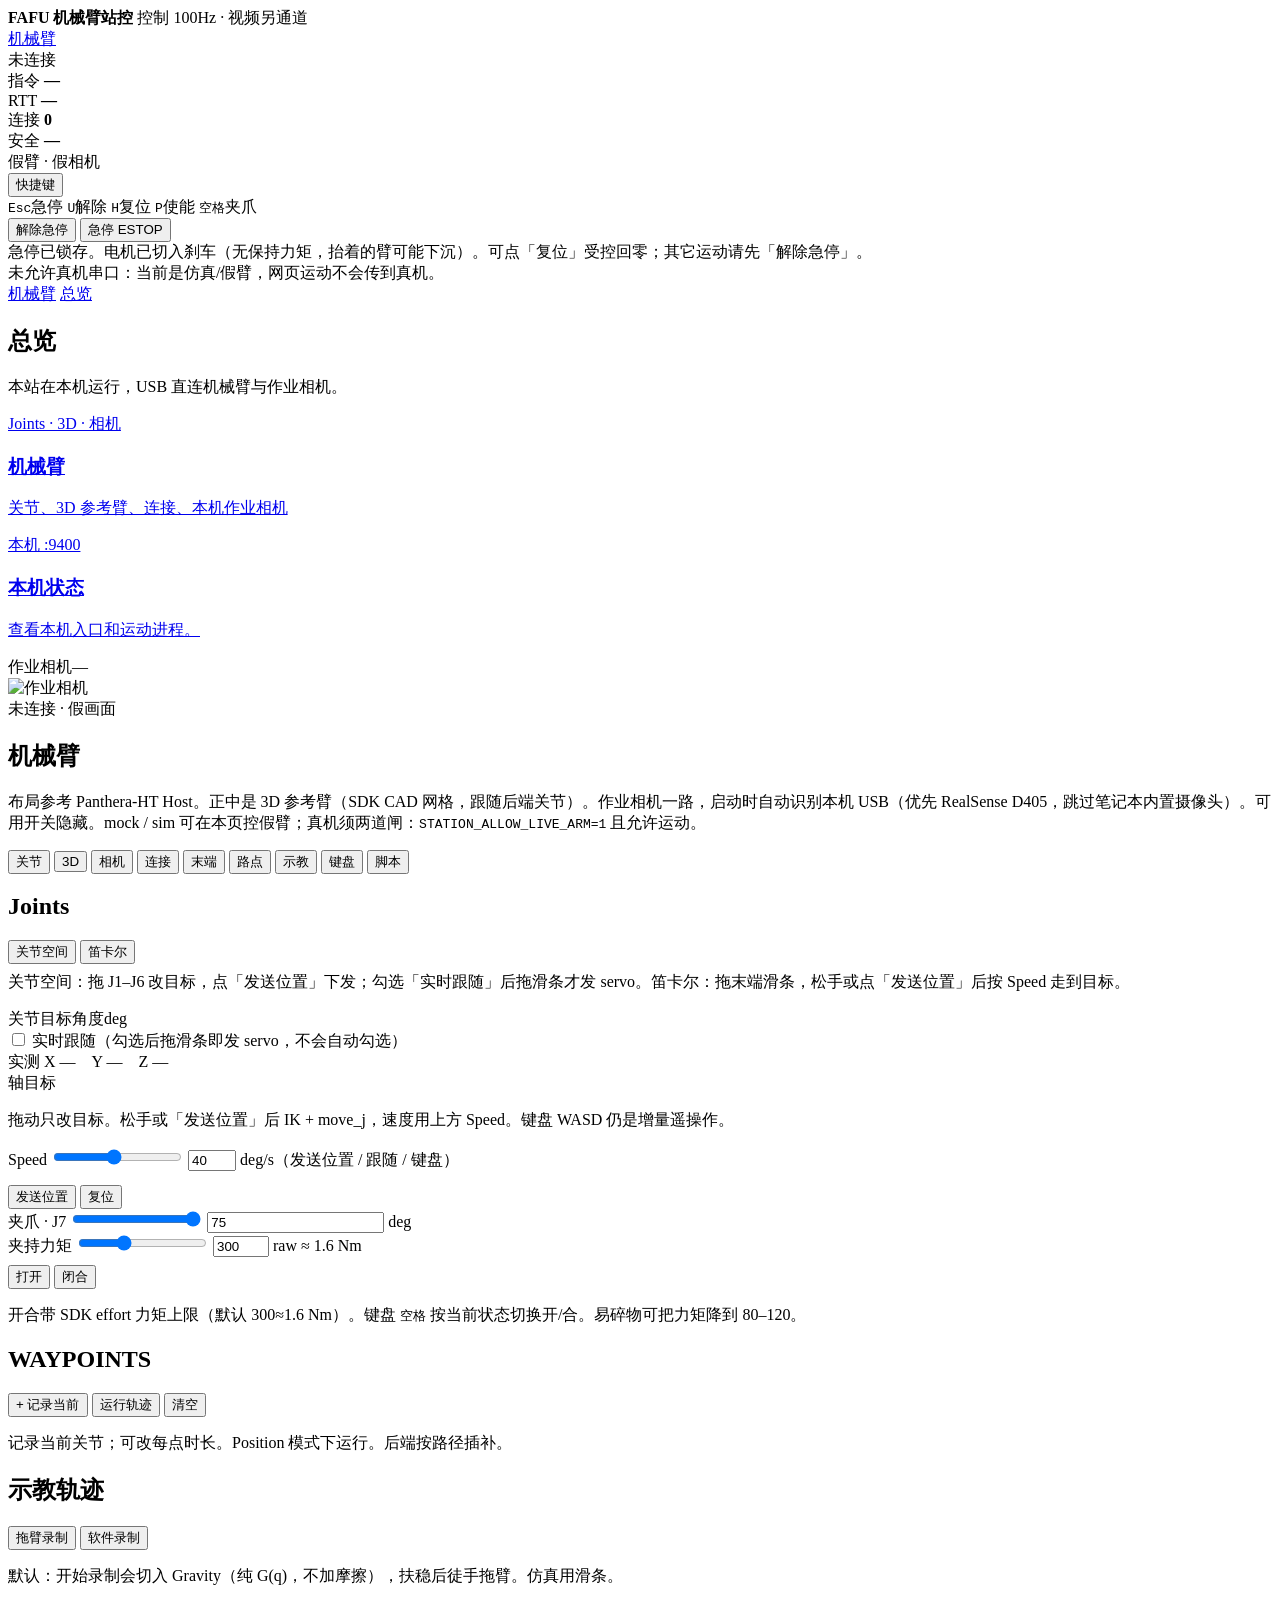
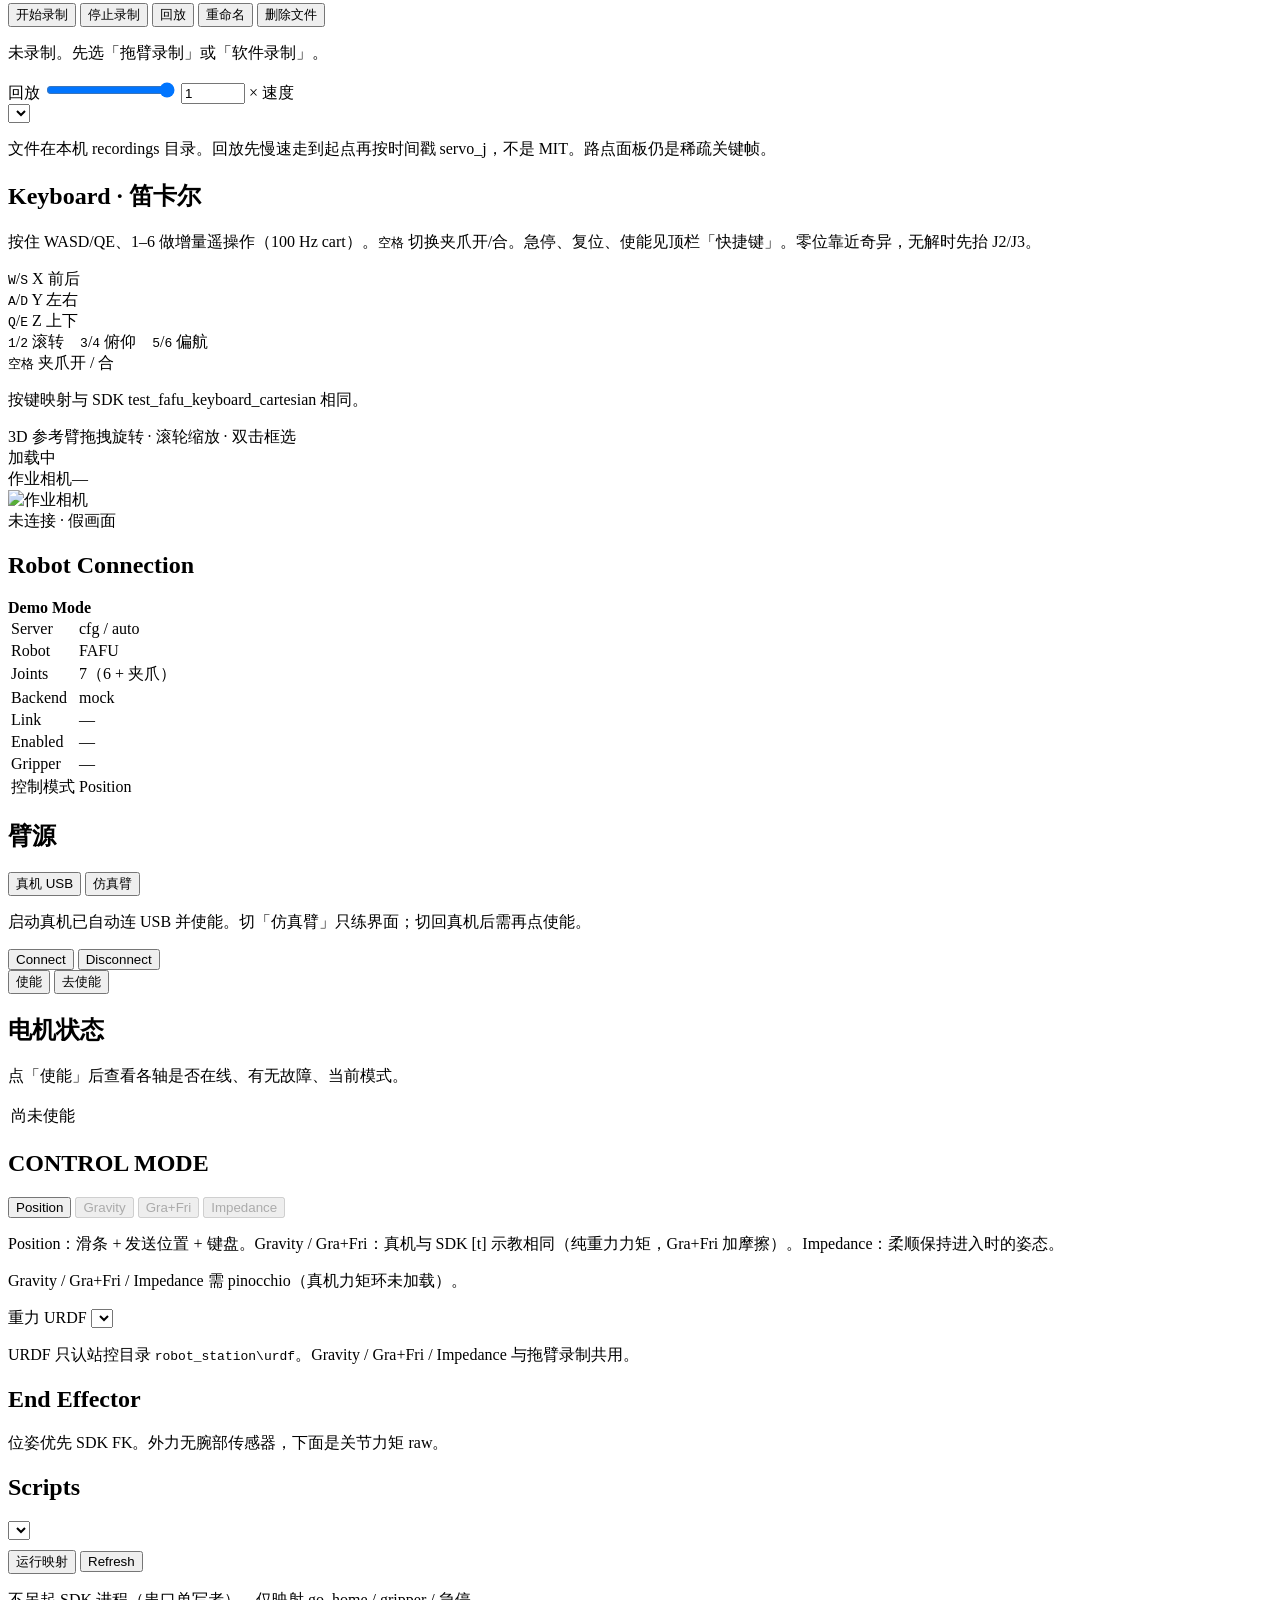
==== robot_station/robot_station/web/static/index.html @ 0fb99388 "Restructure FAFU_station as robot_station plus fafu_arm_sdk. Keep the official SDK beside the host s" ====
<!DOCTYPE html>
<html lang="zh-CN">
<head>
  <meta charset="utf-8"/>
  <meta name="viewport" content="width=device-width, initial-scale=1"/>
  <title>FAFU 机械臂站控</title>
  <link rel="stylesheet" href="/static/css/app.css"/>
</head>
<body>
<div class="app" id="app">
  <div class="top">
    <div class="brand">
      <b>FAFU 机械臂站控</b>
      <span id="brandSub">控制 100Hz · 视频另通道</span>
    </div>
    <div class="page-jump" id="pageJump">
      <a href="#/arm" data-page="arm" class="on">机械臂</a>
    </div>
    <div class="leds">
      <div class="led"><span class="dot off" id="dotLink"></span> <span id="linkTxt">未连接</span></div>
      <div class="led">指令 <b id="hzTxt">—</b></div>
      <div class="led">RTT <b id="rttTxt">—</b></div>
      <div class="led">连接 <b id="cliTxt">0</b></div>
      <div class="led">安全 <b id="safeTxt">—</b></div>
      <div class="led"><span class="dot warn" id="mockDot"></span> <span id="mockTxt">假臂 · 假相机</span></div>
    </div>
    <div class="hotkeys" id="hotkeyBar">
      <button type="button" class="hotkey-toggle" id="btnHotkeys" aria-expanded="false" aria-controls="hotkeyPop">快捷键</button>
      <span class="hotkey-flash" id="hotkeyFlash" hidden></span>
      <div class="hotkey-chips" id="hotkeyChips">
        <span data-hot="estop"><kbd>Esc</kbd>急停</span>
        <span data-hot="clear"><kbd>U</kbd>解除</span>
        <span data-hot="home"><kbd>H</kbd>复位</span>
        <span data-hot="enable"><kbd>P</kbd>使能</span>
        <span data-hot="grip-toggle"><kbd>空格</kbd>夹爪</span>
      </div>
      <div class="hotkey-pop" id="hotkeyPop" hidden>
        <p class="hotkey-note">输入框打字时除 <kbd>Esc</kbd> 外不触发。笛卡尔键按住连续动；其余点一下即执行，顶栏会亮出当前指令。</p>
        <div class="hotkey-cols">
          <div>
            <h3>指令</h3>
            <ul class="hotkey-list">
              <li data-hot="estop"><span class="hot-keys"><kbd>Esc</kbd></span><span>急停（刹车模式）</span></li>
              <li data-hot="clear"><span class="hot-keys"><kbd>U</kbd></span><span>解除急停</span></li>
              <li data-hot="home"><span class="hot-keys"><kbd>H</kbd></span><span>复位回零</span></li>
              <li data-hot="send"><span class="hot-keys"><kbd>Enter</kbd></span><span>发送位置</span></li>
              <li data-hot="enable"><span class="hot-keys"><kbd>P</kbd></span><span>使能</span></li>
              <li data-hot="disable"><span class="hot-keys"><kbd>L</kbd></span><span>去使能</span></li>
              <li data-hot="grip-toggle"><span class="hot-keys"><kbd>空格</kbd></span><span>夹爪开 / 合（按当前状态切换）</span></li>
              <li data-hot="follow"><span class="hot-keys"><kbd>F</kbd></span><span>实时跟随开/关</span></li>
              <li data-hot="joint"><span class="hot-keys"><kbd>J</kbd></span><span>关节空间</span></li>
              <li data-hot="cartspace"><span class="hot-keys"><kbd>T</kbd></span><span>笛卡尔空间</span></li>
            </ul>
          </div>
          <div>
            <h3>笛卡尔遥操作（按住）</h3>
            <ul class="hotkey-list">
              <li data-hot="cart-move"><span class="hot-keys"><kbd>W</kbd><kbd>S</kbd></span><span>X 前后</span></li>
              <li data-hot="cart-move"><span class="hot-keys"><kbd>A</kbd><kbd>D</kbd></span><span>Y 左右</span></li>
              <li data-hot="cart-move"><span class="hot-keys"><kbd>Q</kbd><kbd>E</kbd></span><span>Z 上下</span></li>
              <li data-hot="cart-move"><span class="hot-keys"><kbd>1</kbd><kbd>2</kbd></span><span>滚转</span></li>
              <li data-hot="cart-move"><span class="hot-keys"><kbd>3</kbd><kbd>4</kbd></span><span>俯仰</span></li>
              <li data-hot="cart-move"><span class="hot-keys"><kbd>5</kbd><kbd>6</kbd></span><span>偏航</span></li>
            </ul>
          </div>
        </div>
      </div>
    </div>
    <button class="ok" type="button" id="btnClear" data-hot="clear" data-idle="解除急停">解除急停</button>
    <button class="danger estop" type="button" id="btnEstop" data-hot="estop" data-idle="急停 ESTOP">急停 ESTOP</button>
  </div>
  <div class="banner" id="estopBanner">急停已锁存。电机已切入刹车（无保持力矩，抬着的臂可能下沉）。可点「复位」受控回零；其它运动请先「解除急停」。</div>
  <div class="banner collect on" id="collectBanner">未允许真机串口：当前是仿真/假臂，网页运动不会传到真机。</div>
  <nav class="navtabs" id="navTabs">
    <a href="#/arm" data-page="arm" class="on">机械臂</a>
    <a href="#/home" data-page="home">总览</a>
  </nav>
  <div class="wrap wide">
    <section class="page" id="page-home">
      <div class="page-head">
        <h1>总览</h1>
        <p id="homeHint">本站在本机运行，USB 直连机械臂与作业相机。</p>
      </div>
      <div class="metrics" id="homeMetrics"></div>
      <div class="tiles">
        <a class="tile" href="#/arm"><div class="tag">Joints · 3D · 相机</div><h3>机械臂</h3><p>关节、3D 参考臂、连接、本机作业相机</p></a>
        <a class="tile" href="/lab"><div class="tag">本机 :9400</div><h3>本机状态</h3><p>查看本机入口和运动进程。</p></a>
      </div>
      <div class="cams cams-home" style="margin-top:14px">
        <div class="cam-box"><header><span id="homeRole0">作业相机</span><span id="homeFps0">—</span></header>
          <div class="cam-stage"><img id="homeCam0" alt="作业相机"/><div class="cam-overlay js-cam-overlay">未连接 · 假画面</div></div>
        </div>
      </div>
    </section>

    <section class="page on" id="page-arm">
      <div class="page-head">
        <h1>机械臂</h1>
        <p>布局参考 Panthera-HT Host。正中是 3D 参考臂（SDK CAD 网格，跟随后端关节）。作业相机一路，启动时自动识别本机 USB（优先 RealSense D405，跳过笔记本内置摄像头）。可用开关隐藏。mock / sim 可在本页控假臂；真机须两道闸：<code>STATION_ALLOW_LIVE_ARM=1</code> 且允许运动。</p>
        <div class="host-toggles" id="hostToggles">
          <button type="button" class="on" data-panel="joints">关节</button>
          <button type="button" class="on" data-panel="twin">3D</button>
          <button type="button" class="on" data-panel="cams">相机</button>
          <button type="button" class="on" data-panel="conn">连接</button>
          <button type="button" class="on" data-panel="ee">末端</button>
          <button type="button" class="on" data-panel="wp">路点</button>
          <button type="button" class="on" data-panel="traj">示教</button>
          <button type="button" class="on" data-panel="kb">键盘</button>
          <button type="button" data-panel="scripts">脚本</button>
        </div>
      </div>
      <div class="arm-workspace">
        <div class="arm-col">
          <div class="card joints-card" id="panel-joints">
            <h2>Joints</h2>
            <div class="mode-btns" id="spaceBtns">
              <button type="button" class="mode-btn active" data-space="joint" data-hot="joint">关节空间</button>
              <button type="button" class="mode-btn" data-space="cart" data-hot="cartspace">笛卡尔</button>
            </div>
            <p class="hint" id="spaceHint" style="margin-top:8px">关节空间：拖 J1–J6 改目标，点「发送位置」下发；勾选「实时跟随」后拖滑条才发 servo。笛卡尔：拖末端滑条，松手或点「发送位置」后按 Speed 走到目标。</p>
            <div class="space-panel" id="jointSpace">
              <div class="joint-head"><span>关节</span><span>目标角度</span><span>deg</span></div>
              <div id="jointList"></div>
              <label class="follow-row" data-hot="follow"><input type="checkbox" id="armFollow"/> 实时跟随（勾选后拖滑条即发 servo，不会自动勾选）</label>
            </div>
            <div class="space-panel off" id="cartSpace">
              <div class="cart-pose" id="cartPose">实测  X —　Y —　Z —</div>
              <div class="joint-head cart-head"><span>轴</span><span>目标</span><span></span><span></span></div>
              <div class="cart-list" id="cartList"></div>
              <p class="hint" id="kbPadHint">拖动只改目标。松手或「发送位置」后 IK + move_j，速度用上方 Speed。键盘 WASD 仍是增量遥操作。</p>
            </div>
            <div class="speed-row">
              <span>Speed</span>
              <input id="armSpeedRange" type="range" min="5" max="80" step="1" value="40"/>
              <input id="armSpeed" type="number" value="40" min="5" max="80" step="1"/>
              <span>deg/s（发送位置 / 跟随 / 键盘）</span>
            </div>
            <div class="row" style="margin-top:14px">
              <button class="primary" type="button" id="btnSendArm" data-hot="send" data-idle="发送位置">发送位置</button>
              <button type="button" id="btnHome" data-hot="home" data-idle="复位">复位</button>
            </div>
            <div class="grip-row">
              <span>夹爪 · J7</span>
              <input id="gripRange" type="range" min="8" max="75" step="0.5" value="75"/>
              <input id="gripDeg" type="number" step="0.5" value="75"/>
              <span>deg</span>
            </div>
            <div class="grip-row">
              <span>夹持力矩</span>
              <input id="gripEffortRange" type="range" min="50" max="800" step="10" value="300"/>
              <input id="gripEffort" type="number" min="50" max="800" step="10" value="300"/>
              <span id="gripEffortUnit">raw ≈ 1.6 Nm</span>
            </div>
            <div class="row" style="margin-top:8px">
              <button class="ok" type="button" id="btnGripOpen" data-hot="grip-open" data-idle="打开">打开</button>
              <button type="button" id="btnGripClose" data-hot="grip-close" data-idle="闭合">闭合</button>
            </div>
            <p class="hint">开合带 SDK effort 力矩上限（默认 300≈1.6 Nm）。键盘 <kbd>空格</kbd> 按当前状态切换开/合。易碎物可把力矩降到 80–120。</p>
            <p class="hint" id="armAck"></p>
          </div>
          <div class="card" id="panel-wp">
            <h2>WAYPOINTS</h2>
            <div class="row">
              <button type="button" id="btnWpAdd" data-idle="+ 记录当前">+ 记录当前</button>
              <button class="primary" type="button" id="btnWpRun" data-idle="运行轨迹">运行轨迹</button>
              <button type="button" id="btnWpClear" data-idle="清空">清空</button>
            </div>
            <ul class="wp-list" id="wpList"></ul>
            <p class="hint">记录当前关节；可改每点时长。Position 模式下运行。后端按路径插补。</p>
          </div>
          <div class="card" id="panel-traj">
            <h2>示教轨迹</h2>
            <div class="mode-btns" id="trajTeachBtns">
              <button type="button" class="mode-btn active" data-traj-teach="drag">拖臂录制</button>
              <button type="button" class="mode-btn" data-traj-teach="soft">软件录制</button>
            </div>
            <p class="hint" id="trajTeachHint">默认：开始录制会切入 Gravity（纯 G(q)，不加摩擦），扶稳后徒手拖臂。仿真用滑条。</p>
            <div class="row">
              <button type="button" id="btnRecStart" data-idle="开始录制">开始录制</button>
              <button type="button" id="btnRecStop" data-idle="停止录制">停止录制</button>
              <button class="primary" type="button" id="btnReplay" data-idle="回放">回放</button>
              <button type="button" id="btnRecRename" data-idle="重命名">重命名</button>
              <button type="button" id="btnRecDelete" data-idle="删除文件">删除文件</button>
            </div>
            <p class="hint" id="trajStatus">未录制。先选「拖臂录制」或「软件录制」。</p>
            <div class="speed-row">
              <span>回放</span>
              <input id="trajRateRange" type="range" min="0.5" max="1" step="0.05" value="1"/>
              <input id="trajRate" type="number" value="1" min="0.5" max="1" step="0.05"/>
              <span>× 速度</span>
            </div>
            <select id="trajFile"></select>
            <p class="hint">文件在本机 recordings 目录。回放先慢速走到起点再按时间戳 servo_j，不是 MIT。路点面板仍是稀疏关键帧。</p>
          </div>
          <div class="card" id="panel-kb">
            <h2>Keyboard · 笛卡尔</h2>
            <p class="hint" style="margin-top:0">按住 WASD/QE、1–6 做增量遥操作（100 Hz cart）。<kbd>空格</kbd> 切换夹爪开/合。急停、复位、使能见顶栏「快捷键」。零位靠近奇异，无解时先抬 J2/J3。</p>
            <div class="kb-map">
              <div><kbd>W</kbd>/<kbd>S</kbd> X 前后</div>
              <div><kbd>A</kbd>/<kbd>D</kbd> Y 左右</div>
              <div><kbd>Q</kbd>/<kbd>E</kbd> Z 上下</div>
              <div><kbd>1</kbd>/<kbd>2</kbd> 滚转　<kbd>3</kbd>/<kbd>4</kbd> 俯仰　<kbd>5</kbd>/<kbd>6</kbd> 偏航</div>
              <div><kbd>空格</kbd> 夹爪开 / 合</div>
            </div>
            <p class="hint" id="kbAck">按键映射与 SDK test_fafu_keyboard_cartesian 相同。</p>
          </div>
        </div>
        <div class="arm-col arm-stage" id="panel-stage">
          <div class="twin-box" id="panel-twin">
            <header><span>3D 参考臂</span><span>拖拽旋转 · 滚轮缩放 · 双击框选</span></header>
            <div class="twin-stage" id="arm3dHost">
              <div class="cam-overlay" id="arm3dOverlay">加载中</div>
            </div>
          </div>
          <div class="cams cams-mini" id="panel-cams">
            <div class="cam-box cam-hero">
              <header><span id="camRole0">作业相机</span><span id="camFps0">—</span></header>
              <div class="cam-stage"><img id="cam0" alt="作业相机"/><div class="cam-overlay js-cam-overlay">未连接 · 假画面</div></div>
            </div>
          </div>
        </div>
        <div class="arm-col">
          <div class="card conn-card" id="panel-conn">
            <h2>Robot Connection</h2>
            <div class="conn-status">
              <span class="status-dot connected" id="armDot"></span>
              <b id="armModeBadge">Demo Mode</b>
            </div>
            <table class="conn-table">
              <tr><td>Server</td><td id="armServerUrl">cfg / auto</td></tr>
              <tr><td>Robot</td><td id="armRobotName">FAFU</td></tr>
              <tr><td>Joints</td><td>7（6 + 夹爪）</td></tr>
              <tr><td>Backend</td><td id="armBackend">mock</td></tr>
              <tr><td>Link</td><td id="armLinkTxt">—</td></tr>
              <tr><td>Enabled</td><td id="armEnabled">—</td></tr>
              <tr><td>Gripper</td><td id="armGripTxt">—</td></tr>
              <tr><td>控制模式</td><td id="armCtrlMode">Position</td></tr>
            </table>
            <h2>臂源</h2>
            <div class="mode-btns" id="armSrcBtns">
              <button type="button" class="mode-btn" data-arm-src="fafu" id="btnArmLive" data-idle="真机 USB">真机 USB</button>
              <button type="button" class="mode-btn" data-arm-src="sim" id="btnArmSim" data-idle="仿真臂">仿真臂</button>
            </div>
            <p class="hint" id="armSrcHint">启动真机已自动连 USB 并使能。切「仿真臂」只练界面；切回真机后需再点使能。</p>
            <div class="mode-btns" id="linkBtns">
              <button type="button" class="mode-btn" id="btnArmConnect" data-hot="connect" data-idle="Connect">Connect</button>
              <button type="button" class="mode-btn" id="btnArmDisconnect" data-hot="disconnect" data-idle="Disconnect">Disconnect</button>
            </div>
            <div class="mode-btns" id="powerBtns">
              <button type="button" class="mode-btn" id="btnArmEnable" data-hot="enable" data-idle="使能">使能</button>
              <button type="button" class="mode-btn" id="btnArmDisable" data-hot="disable" data-idle="去使能">去使能</button>
            </div>
            <p class="hint" id="connAck"></p>
            <div class="motor-panel" id="motorPanel">
              <h2>电机状态</h2>
              <p class="hint" id="motorHint" style="margin-top:0">点「使能」后查看各轴是否在线、有无故障、当前模式。</p>
              <table class="conn-table motor-table" id="motorTable">
                <tr><td colspan="4">尚未使能</td></tr>
              </table>
            </div>
            <h2>CONTROL MODE</h2>
            <div class="mode-btns" id="modeBtns">
              <button type="button" class="mode-btn active" data-mode="Position">Position</button>
              <button type="button" class="mode-btn" data-mode="Gravity" disabled title="Gravity：需 pinocchio（真机力矩环未加载）">Gravity</button>
              <button type="button" class="mode-btn" data-mode="Gra+Fri" disabled title="Gra+Fri：需 pinocchio（真机力矩环未加载）">Gra+Fri</button>
              <button type="button" class="mode-btn" data-mode="Impedance" disabled title="Impedance：需 pinocchio（真机力矩环未加载）">Impedance</button>
            </div>
            <p class="hint" id="modeHint">Position：滑条 + 发送位置 + 键盘。Gravity / Gra+Fri：真机与 SDK [t] 示教相同（纯重力力矩，Gra+Fri 加摩擦）。Impedance：柔顺保持进入时的姿态。</p>
            <p class="hint tone-warn" id="modeCapHint">Gravity / Gra+Fri / Impedance 需 pinocchio（真机力矩环未加载）。</p>
            <div class="speed-row urdf-row">
              <span>重力 URDF</span>
              <select id="gravUrdf"></select>
            </div>
            <p class="hint" id="gravUrdfHint">URDF 只认站控目录 <code>robot_station\urdf</code>。Gravity / Gra+Fri / Impedance 与拖臂录制共用。</p>
          </div>
          <div class="card" id="panel-ee">
            <h2>End Effector</h2>
            <div class="kv" id="eeKv"></div>
            <p class="hint">位姿优先 SDK FK。外力无腕部传感器，下面是关节力矩 raw。</p>
          </div>
          <div class="card off" id="panel-scripts">
            <h2>Scripts</h2>
            <select id="scriptSel"></select>
            <div class="row" style="margin-top:10px">
              <button class="primary" type="button" id="btnScriptRun" data-idle="运行映射">运行映射</button>
              <button type="button" id="btnScriptRefresh" data-idle="Refresh">Refresh</button>
            </div>
            <p class="hint" id="scriptAck">不另起 SDK 进程（串口单写者）。仅映射 go_home / gripper / 急停。</p>
          </div>
          <div class="kv" id="armKv"></div>
        </div>
      </div>
    </section>
  </div>
</div>
<script src="/static/vendor/three.min.js"></script>
<script src="/static/js/arm3d.js"></script>
<script src="/static/js/app.js"></script>
</body>
</html>
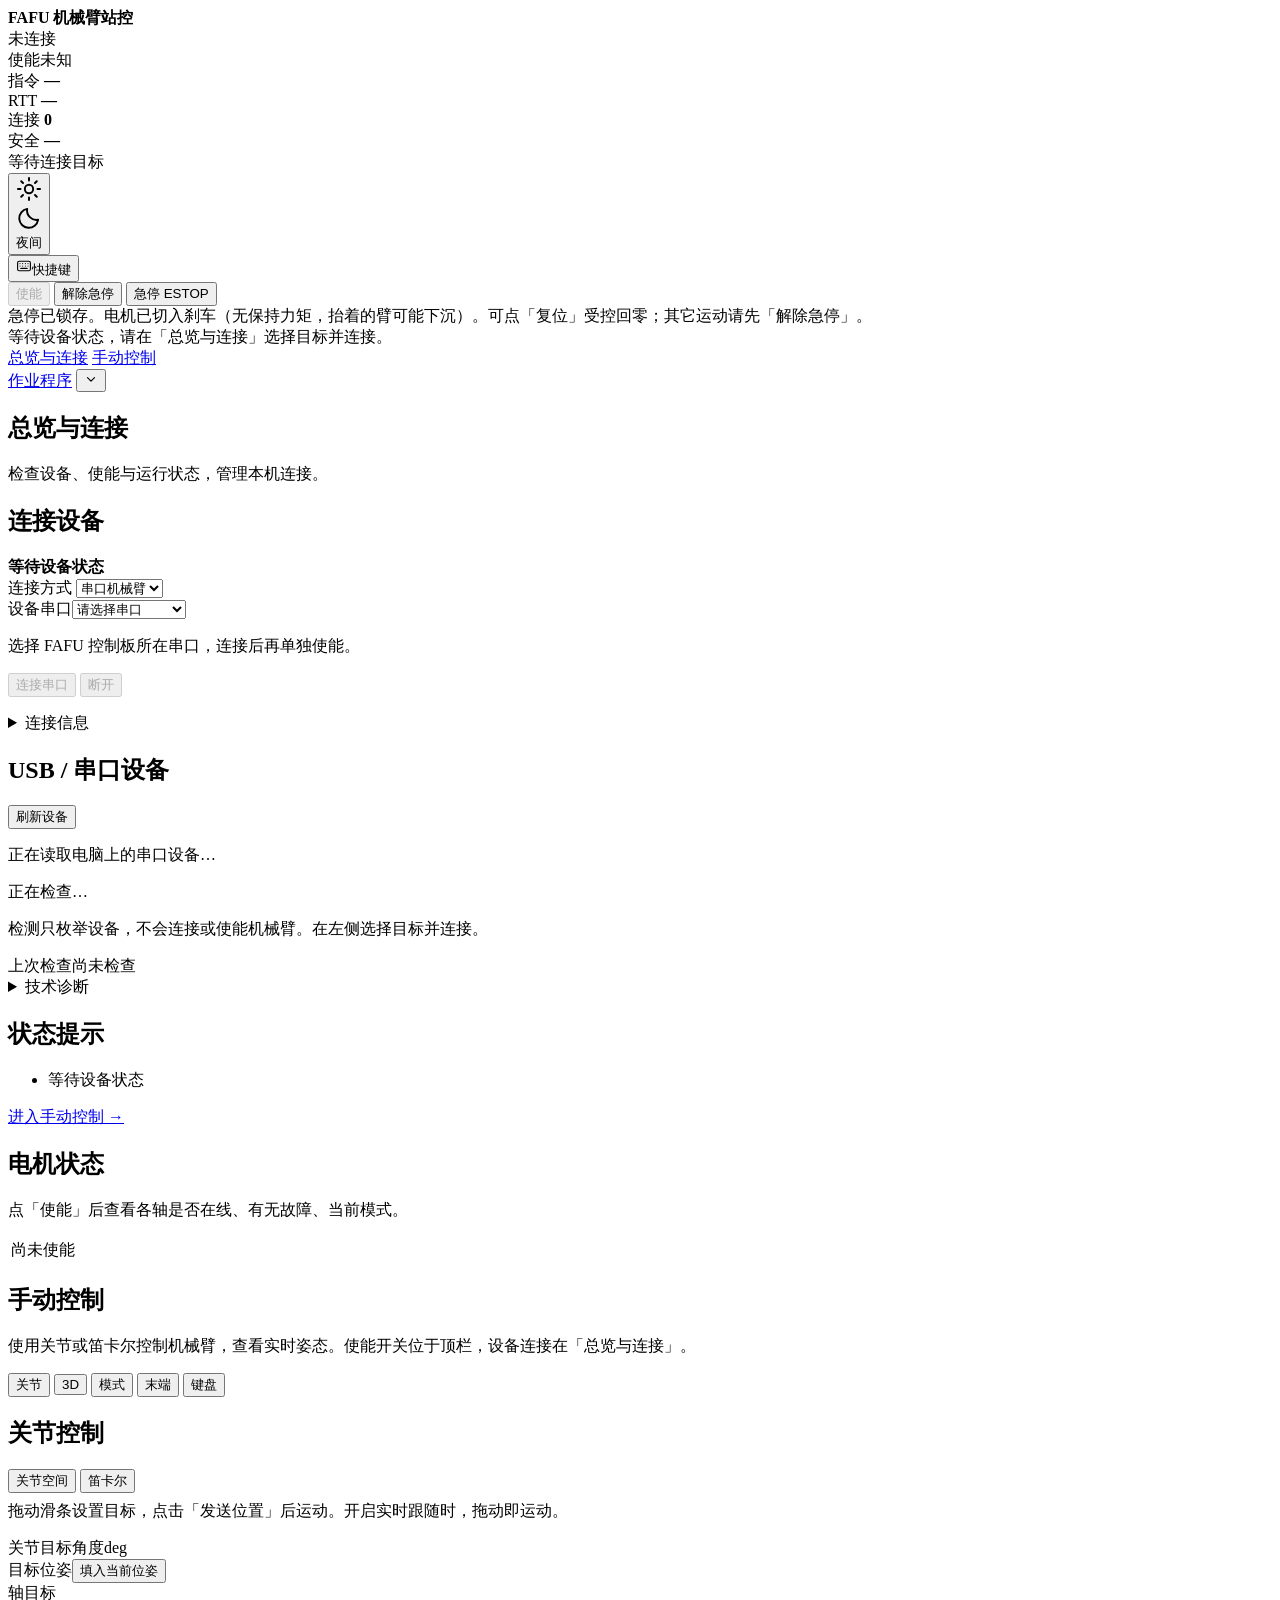
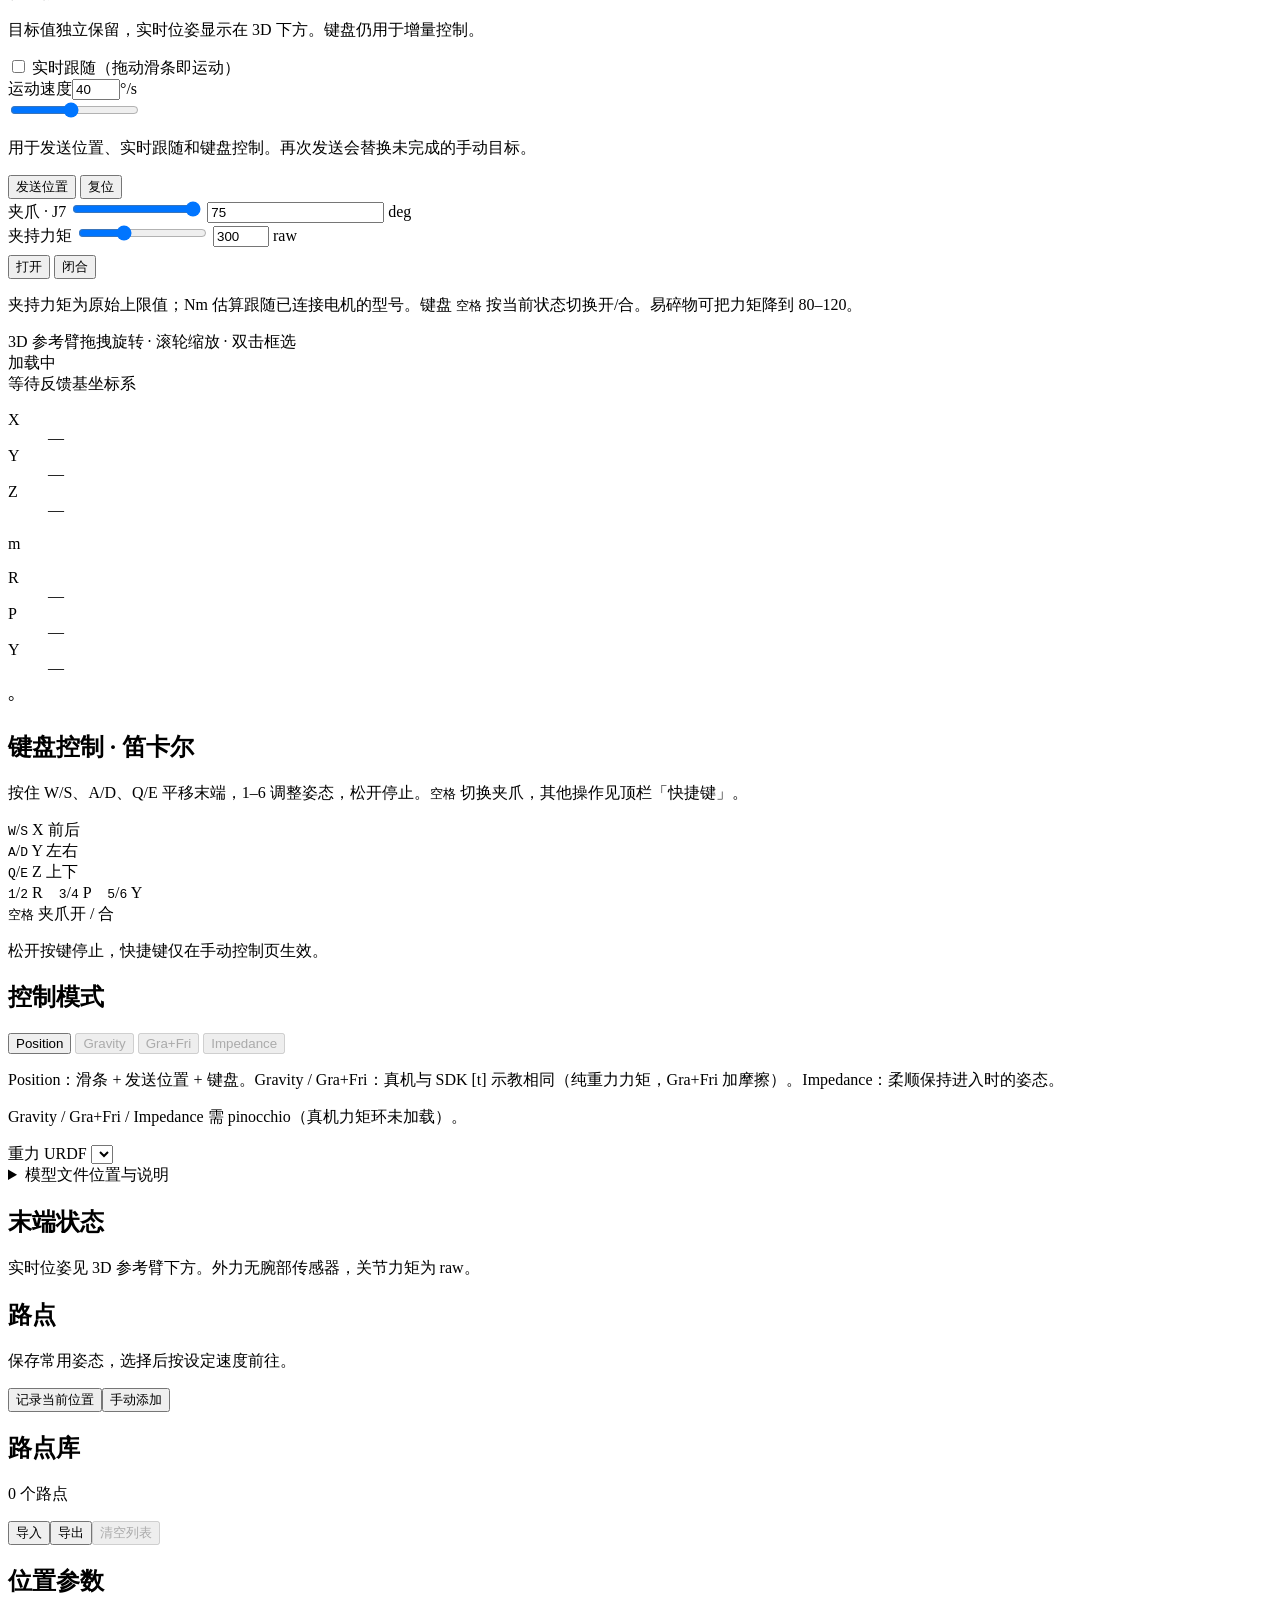
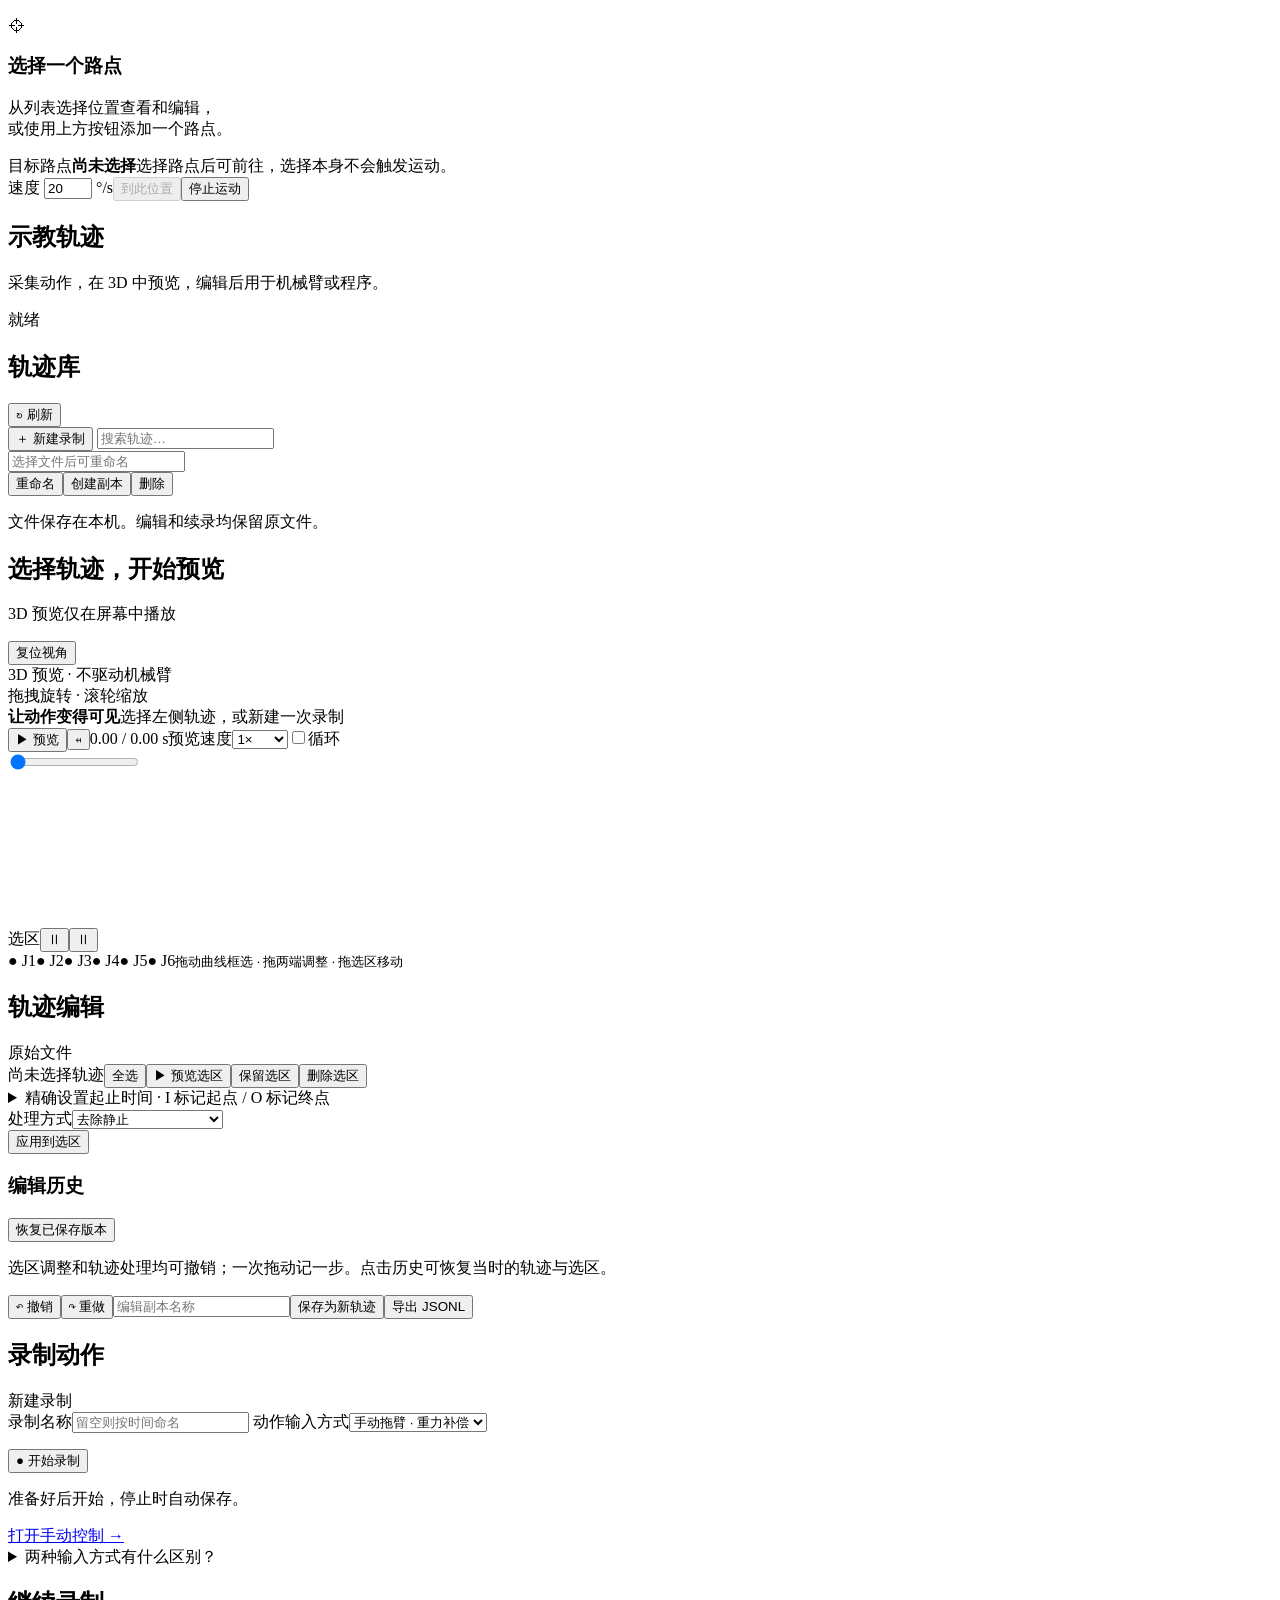
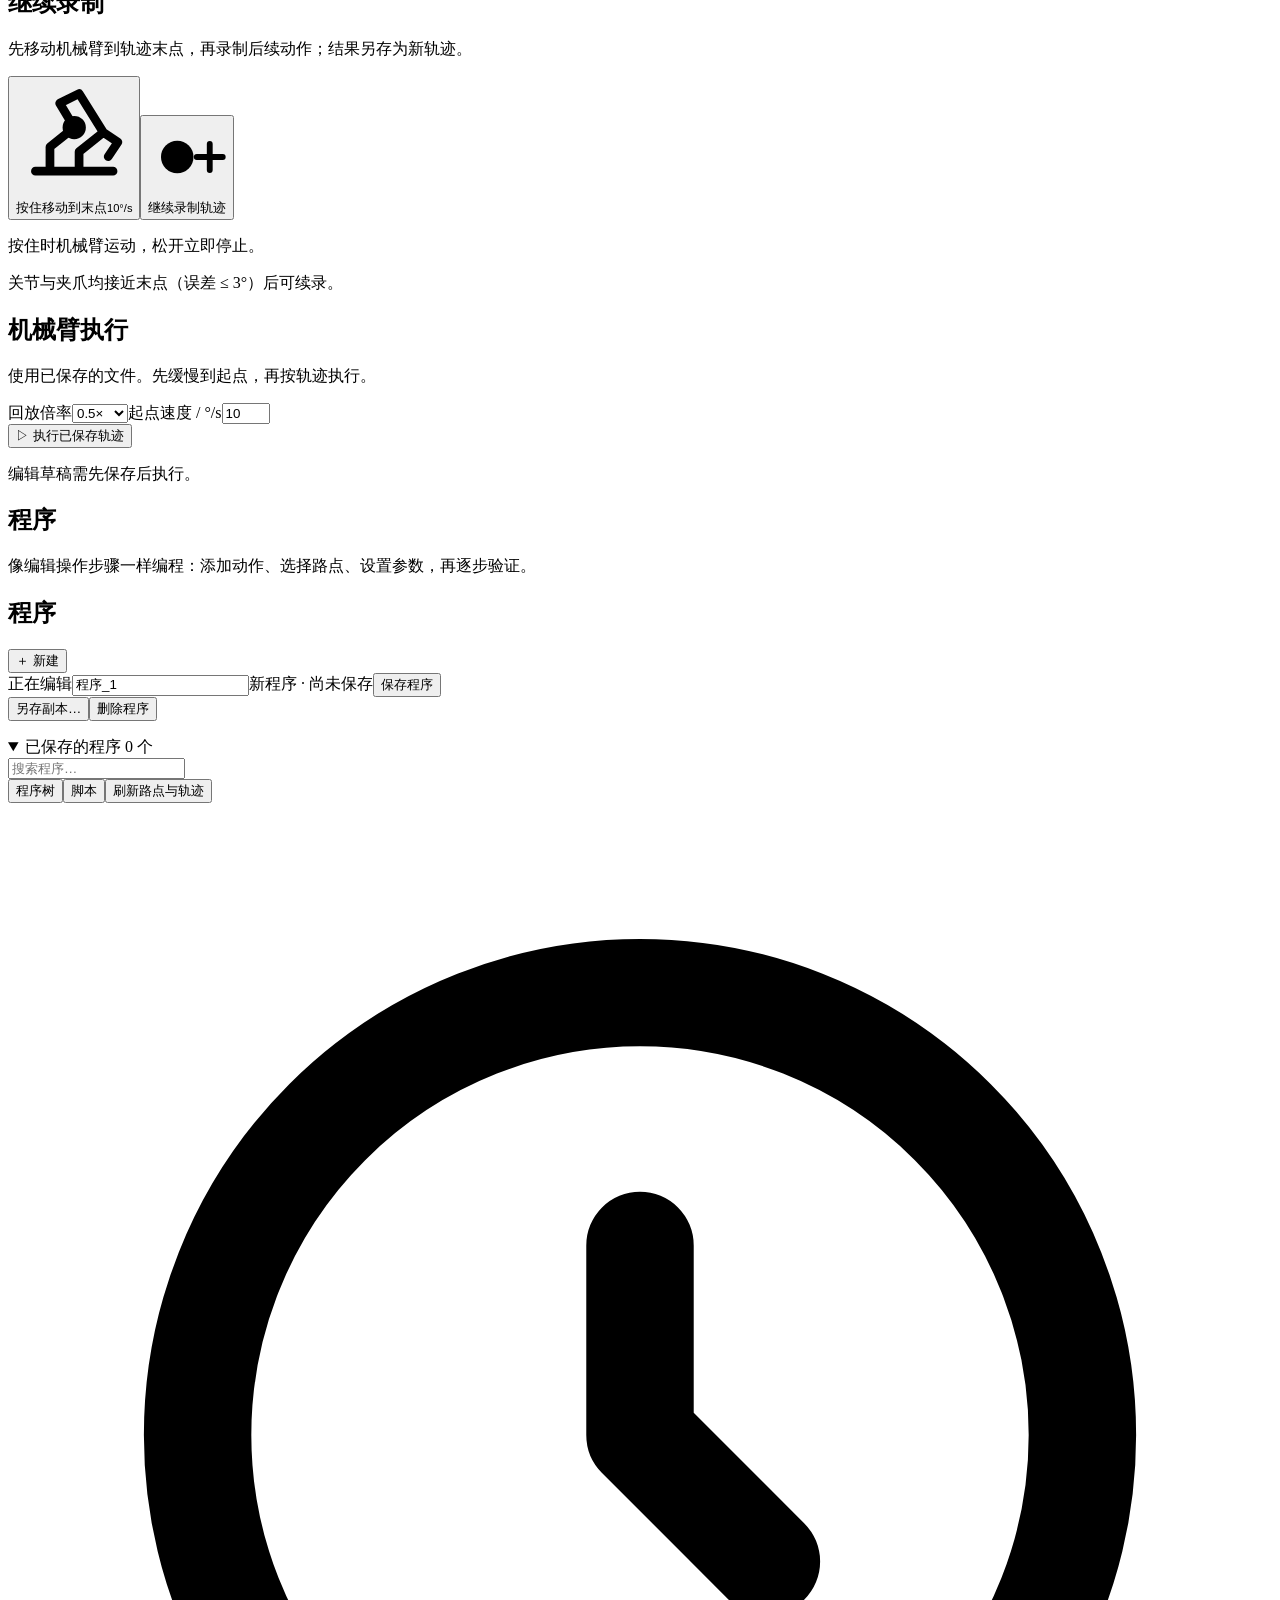
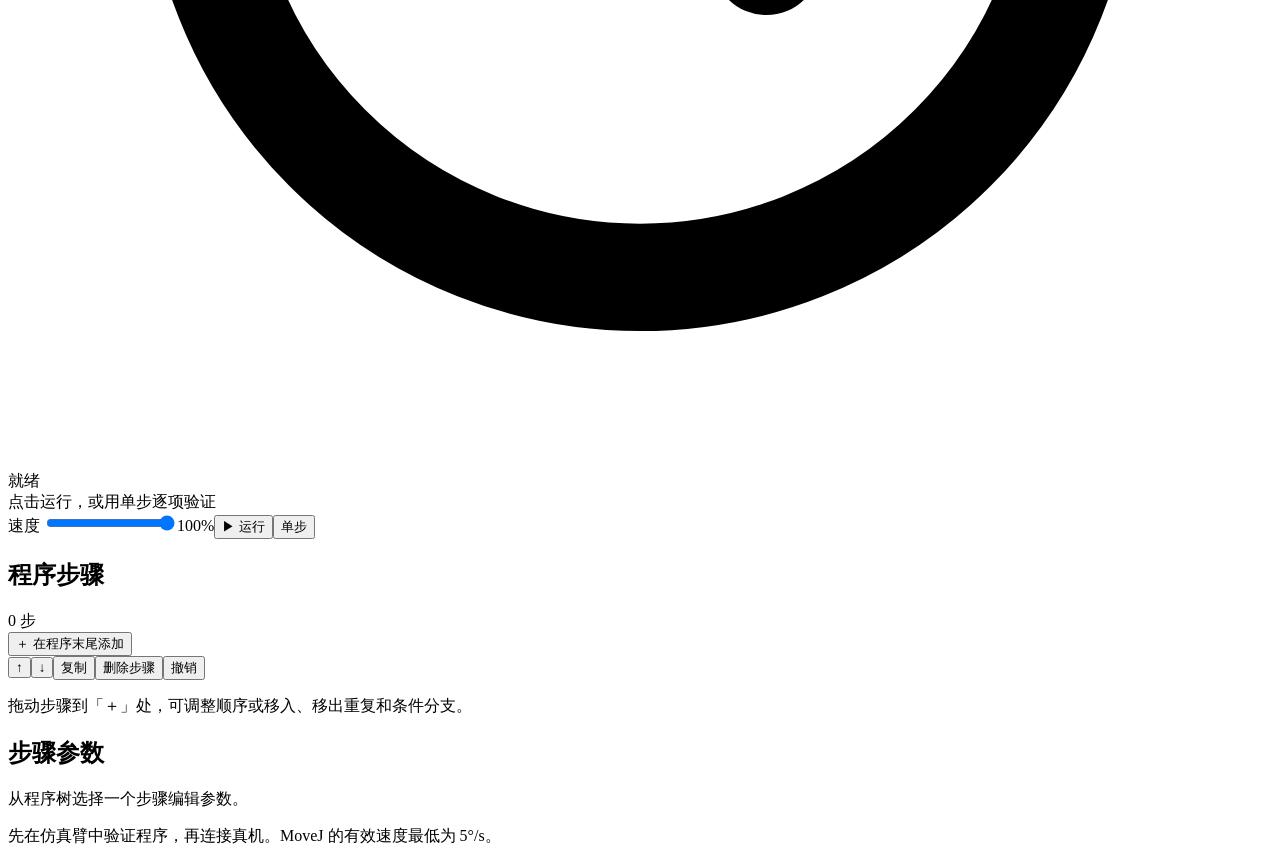
==== commit fe570ceb: "Release v1.7.0: add robot workbench and refine manual control" ====
--- a/robot_station/robot_station/web/static/index.html
+++ b/robot_station/robot_station/web/static/index.html
@@ -4,38 +4,32 @@
   <meta charset="utf-8"/>
   <meta name="viewport" content="width=device-width, initial-scale=1"/>
   <title>FAFU 机械臂站控</title>
+  <script src="/static/js/theme.js"></script>
   <link rel="stylesheet" href="/static/css/app.css"/>
+  <link rel="stylesheet" href="/static/css/workbench.css"/>
+  <link rel="stylesheet" href="/static/css/trajectories.css"/>
+  <link rel="stylesheet" href="/static/css/theme.css"/>
 </head>
 <body>
 <div class="app" id="app">
   <div class="top">
     <div class="brand">
       <b>FAFU 机械臂站控</b>
-      <span id="brandSub">控制 100Hz · 视频另通道</span>
-    </div>
-    <div class="page-jump" id="pageJump">
-      <a href="#/arm" data-page="arm" class="on">机械臂</a>
     </div>
     <div class="leds">
       <div class="led"><span class="dot off" id="dotLink"></span> <span id="linkTxt">未连接</span></div>
+      <div class="led power-status" id="powerStatus" data-state="unknown" role="status"><span class="dot"></span><span id="powerStatusText">使能未知</span></div>
       <div class="led">指令 <b id="hzTxt">—</b></div>
       <div class="led">RTT <b id="rttTxt">—</b></div>
       <div class="led">连接 <b id="cliTxt">0</b></div>
       <div class="led">安全 <b id="safeTxt">—</b></div>
-      <div class="led"><span class="dot warn" id="mockDot"></span> <span id="mockTxt">假臂 · 假相机</span></div>
+      <div class="led"><span class="dot warn" id="mockDot"></span> <span id="mockTxt">等待连接目标</span></div>
     </div>
+    <button type="button" class="theme-toggle" id="btnTheme" aria-label="日间主题" aria-pressed="false" title="切换到日间主题"><svg class="theme-sun" viewBox="0 0 20 20" fill="none" stroke="currentColor" stroke-width="1.5" stroke-linecap="round" aria-hidden="true"><circle cx="10" cy="10" r="3.2"/><path d="M10 1.5v2m0 13v2M1.5 10h2m13 0h2M4 4l1.4 1.4m9.2 9.2L16 16M4 16l1.4-1.4m9.2-9.2L16 4"/></svg><svg class="theme-moon" viewBox="0 0 20 20" fill="none" stroke="currentColor" stroke-width="1.5" stroke-linecap="round" stroke-linejoin="round" aria-hidden="true"><path d="M17 11.4A7.3 7.3 0 0 1 8.6 3a7.3 7.3 0 1 0 8.4 8.4Z"/></svg><span id="themeLabel">夜间</span></button>
     <div class="hotkeys" id="hotkeyBar">
-      <button type="button" class="hotkey-toggle" id="btnHotkeys" aria-expanded="false" aria-controls="hotkeyPop">快捷键</button>
-      <span class="hotkey-flash" id="hotkeyFlash" hidden></span>
-      <div class="hotkey-chips" id="hotkeyChips">
-        <span data-hot="estop"><kbd>Esc</kbd>急停</span>
-        <span data-hot="clear"><kbd>U</kbd>解除</span>
-        <span data-hot="home"><kbd>H</kbd>复位</span>
-        <span data-hot="enable"><kbd>P</kbd>使能</span>
-        <span data-hot="grip-toggle"><kbd>空格</kbd>夹爪</span>
-      </div>
-      <div class="hotkey-pop" id="hotkeyPop" hidden>
-        <p class="hotkey-note">输入框打字时除 <kbd>Esc</kbd> 外不触发。笛卡尔键按住连续动；其余点一下即执行，顶栏会亮出当前指令。</p>
+      <button type="button" class="hotkey-toggle" id="btnHotkeys" aria-expanded="false" aria-controls="hotkeyPop"><svg width="16" height="16" viewBox="0 0 20 20" fill="none" stroke="currentColor" stroke-width="1.4" stroke-linecap="round" stroke-linejoin="round" aria-hidden="true"><rect x="2" y="4" width="16" height="12" rx="2"/><path d="M5 7h.01M8.3 7h.01M11.7 7h.01M15 7h.01M5 10h.01M8.3 10h.01M11.7 10h.01M15 10h.01M6 13h8"/></svg>快捷键</button>
+      <div class="hotkey-pop" id="hotkeyPop" role="region" aria-label="快捷键说明" tabindex="0" hidden>
+        <p class="hotkey-note">除 <kbd>Esc</kbd> 急停外，快捷键仅在手动控制页生效；输入框打字时不触发。笛卡尔键按住连续动，其余按键点一下执行。</p>
         <div class="hotkey-cols">
           <div>
             <h3>指令</h3>
@@ -58,82 +52,130 @@
               <li data-hot="cart-move"><span class="hot-keys"><kbd>W</kbd><kbd>S</kbd></span><span>X 前后</span></li>
               <li data-hot="cart-move"><span class="hot-keys"><kbd>A</kbd><kbd>D</kbd></span><span>Y 左右</span></li>
               <li data-hot="cart-move"><span class="hot-keys"><kbd>Q</kbd><kbd>E</kbd></span><span>Z 上下</span></li>
-              <li data-hot="cart-move"><span class="hot-keys"><kbd>1</kbd><kbd>2</kbd></span><span>滚转</span></li>
-              <li data-hot="cart-move"><span class="hot-keys"><kbd>3</kbd><kbd>4</kbd></span><span>俯仰</span></li>
-              <li data-hot="cart-move"><span class="hot-keys"><kbd>5</kbd><kbd>6</kbd></span><span>偏航</span></li>
+              <li data-hot="cart-move"><span class="hot-keys"><kbd>1</kbd><kbd>2</kbd></span><span>R</span></li>
+              <li data-hot="cart-move"><span class="hot-keys"><kbd>3</kbd><kbd>4</kbd></span><span>P</span></li>
+              <li data-hot="cart-move"><span class="hot-keys"><kbd>5</kbd><kbd>6</kbd></span><span>Y</span></li>
             </ul>
           </div>
         </div>
       </div>
     </div>
+    <button class="primary power-toggle" type="button" id="btnPowerToggle" data-power-state="unknown" data-idle="使能" aria-pressed="false" disabled>使能</button>
     <button class="ok" type="button" id="btnClear" data-hot="clear" data-idle="解除急停">解除急停</button>
     <button class="danger estop" type="button" id="btnEstop" data-hot="estop" data-idle="急停 ESTOP">急停 ESTOP</button>
   </div>
   <div class="banner" id="estopBanner">急停已锁存。电机已切入刹车（无保持力矩，抬着的臂可能下沉）。可点「复位」受控回零；其它运动请先「解除急停」。</div>
-  <div class="banner collect on" id="collectBanner">未允许真机串口：当前是仿真/假臂，网页运动不会传到真机。</div>
-  <nav class="navtabs" id="navTabs">
-    <a href="#/arm" data-page="arm" class="on">机械臂</a>
-    <a href="#/home" data-page="home">总览</a>
+  <div class="banner collect on" id="collectBanner">等待设备状态，请在「总览与连接」选择目标并连接。</div>
+  <nav class="navtabs" id="navTabs" aria-label="主导航">
+    <a href="#/home" data-group="home">总览与连接</a>
+    <a href="#/arm/control" data-group="arm" class="on">手动控制</a>
+    <div class="work-nav" id="workNav">
+      <a href="#/work/program" id="workNavEntry"><span class="work-nav-caption">作业</span><span id="workNavLabel">程序</span></a>
+      <button type="button" id="workNavSelect" class="work-nav-toggle" aria-label="切换作业页面" aria-haspopup="menu" aria-expanded="false" aria-controls="workNavMenu" title="切换作业页面"><svg width="14" height="14" viewBox="0 0 20 20" aria-hidden="true"><path d="m5 8 5 5 5-5" fill="none" stroke="currentColor" stroke-width="1.7" stroke-linecap="round" stroke-linejoin="round"/></svg></button>
+      <div class="work-nav-menu" id="workNavMenu" role="menu" aria-label="作业页面" hidden>
+        <a href="#/work/program" data-work-page="work/program" role="menuitem">程序</a>
+        <a href="#/work/waypoints" data-work-page="work/waypoints" role="menuitem">路点</a>
+        <a href="#/work/trajectories" data-work-page="work/trajectories" role="menuitem">示教轨迹</a>
+      </div>
+    </div>
   </nav>
+  <div class="task-strip" id="globalTask" hidden aria-label="当前任务"><span class="task-status-icon" aria-hidden="true"><svg viewBox="0 0 20 20" fill="none" stroke="currentColor" stroke-width="1.7" stroke-linecap="round" stroke-linejoin="round"><path id="globalTaskIconPath" d="M7 4l9 6-9 6Z"/></svg></span><div class="task-strip-copy"><span id="globalTaskState" class="task-strip-state" role="status"></span><span id="globalTaskLabel" class="task-strip-name"></span><span id="globalTaskDetail" class="task-strip-detail"></span></div><a href="#/work/program">返回程序</a><button type="button" id="btnGlobalProgramStop" class="destructive-subtle">停止程序</button></div>
+  <div id="commandNotice" class="toast-region" role="status" aria-live="polite" aria-atomic="true" hidden>
+    <div class="toast-card" data-tone="success"><span class="toast-icon" id="toastIcon" aria-hidden="true"></span><div class="toast-message" id="toastMessage"></div><button type="button" class="toast-close" id="btnDismissNotice" aria-label="关闭提示" title="关闭提示"><svg width="12" height="12" viewBox="0 0 16 16" fill="none" stroke="currentColor" stroke-width="1.6" stroke-linecap="round" aria-hidden="true"><path d="m4 4 8 8m0-8-8 8"/></svg></button></div>
+  </div>
   <div class="wrap wide">
     <section class="page" id="page-home">
-      <div class="page-head">
-        <h1>总览</h1>
-        <p id="homeHint">本站在本机运行，USB 直连机械臂与作业相机。</p>
-      </div>
+      <div class="page-head"><h1>总览与连接</h1><p id="homeHint">检查设备、使能与运行状态，管理本机连接。</p></div>
       <div class="metrics" id="homeMetrics"></div>
-      <div class="tiles">
-        <a class="tile" href="#/arm"><div class="tag">Joints · 3D · 相机</div><h3>机械臂</h3><p>关节、3D 参考臂、连接、本机作业相机</p></a>
-        <a class="tile" href="/lab"><div class="tag">本机 :9400</div><h3>本机状态</h3><p>查看本机入口和运动进程。</p></a>
-      </div>
-      <div class="cams cams-home" style="margin-top:14px">
-        <div class="cam-box"><header><span id="homeRole0">作业相机</span><span id="homeFps0">—</span></header>
-          <div class="cam-stage"><img id="homeCam0" alt="作业相机"/><div class="cam-overlay js-cam-overlay">未连接 · 假画面</div></div>
+      <div class="home-workspace">
+        <div>
+          <div class="card conn-card" id="panel-conn">
+            <h2>连接设备</h2>
+            <div class="conn-status">
+              <span class="status-dot" id="armDot"></span>
+              <b id="armModeBadge">等待设备状态</b>
+            </div>
+            <form class="connection-form" id="connectionForm">
+              <label for="connectionKind">连接方式</label>
+              <select id="connectionKind"><option value="serial">串口机械臂</option><option value="simulation">本机仿真</option></select>
+              <div id="serialConnectionFields"><label for="connectionPort">设备串口</label><select id="connectionPort"><option value="">请选择串口</option><option value="__manual">手动输入端口…</option></select><input id="connectionCustomPort" placeholder="COM3 或 /dev/ttyUSB0" aria-label="串口名称" autocomplete="off" maxlength="256" hidden/></div>
+              <p class="connection-target-hint" id="connectionTargetHint">选择 FAFU 控制板所在串口，连接后再单独使能。</p>
+            <div class="mode-btns connection-actions" id="linkBtns">
+              <button type="submit" class="primary" id="btnArmConnect" aria-describedby="connectionTargetHint" disabled>连接串口</button>
+              <button type="button" id="btnArmDisconnect" disabled>断开</button>
+            </div>
+            </form>
+            <p class="hint" id="connAck" role="status"></p>
+            <details class="connection-details"><summary>连接信息</summary><table class="conn-table">
+              <tr><td>连接方式</td><td id="armConnectionKind">等待设备状态</td></tr>
+              <tr><td>串口</td><td id="armServerUrl">等待设备状态</td></tr>
+              <tr><td>设备</td><td id="armRobotName">—</td></tr>
+              <tr><td>轴数</td><td id="armAxisCount">—</td></tr>
+              <tr><td>连接</td><td id="armLinkTxt">—</td></tr>
+              <tr><td>使能</td><td id="armEnabled">—</td></tr>
+              <tr><td>夹爪</td><td id="armGripTxt">—</td></tr>
+              <tr><td>控制模式</td><td id="armCtrlMode">—</td></tr>
+            </table><p class="hint" id="connectionFeedbackHint">设备反馈将在连接后读取。</p></details>
+          </div>
+        </div>
+        <div>
+          <div class="card" id="connectionChecks">
+          <div class="section-bar"><h2>USB / 串口设备</h2><button type="button" id="btnRefreshDiagnostics">刷新设备</button></div>
+          <p class="device-scan-summary" id="deviceScanSummary">正在读取电脑上的串口设备…</p>
+          <div class="serial-ports" id="serialPorts">正在检查…</div>
+          <p class="hint" id="diagnosticsHint">检测只枚举设备，不会连接或使能机械臂。在左侧选择目标并连接。</p>
+          <div class="scan-footer"><span>上次检查</span><span id="serialScanTime">尚未检查</span></div>
+          <details class="diagnostic-details" id="diagnosticDetails"><summary>技术诊断</summary><dl class="connection-checks" id="connectionChecksList"><dt>状态</dt><dd>等待检查</dd></dl></details>
+        </div>
+          <div class="card"><h2>状态提示</h2><ul class="status-notes" id="homeNotices"><li>等待设备状态</li></ul><a class="button-link" href="#/arm/control">进入手动控制 →</a></div>
+          <div class="card motor-panel" id="motorPanel">
+              <h2>电机状态</h2>
+              <p class="hint" id="motorHint" style="margin-top:0">点「使能」后查看各轴是否在线、有无故障、当前模式。</p>
+              <table class="conn-table motor-table" id="motorTable">
+                <tr><td colspan="4">尚未使能</td></tr>
+              </table>
+          </div>
         </div>
       </div>
     </section>
 
     <section class="page on" id="page-arm">
       <div class="page-head">
-        <h1>机械臂</h1>
-        <p>布局参考 Panthera-HT Host。正中是 3D 参考臂（SDK CAD 网格，跟随后端关节）。作业相机一路，启动时自动识别本机 USB（优先 RealSense D405，跳过笔记本内置摄像头）。可用开关隐藏。mock / sim 可在本页控假臂；真机须两道闸：<code>STATION_ALLOW_LIVE_ARM=1</code> 且允许运动。</p>
-        <div class="host-toggles" id="hostToggles">
+        <h1>手动控制</h1>
+        <p>使用关节或笛卡尔控制机械臂，查看实时姿态。使能开关位于顶栏，设备连接在「总览与连接」。</p>
+        <p class="hint tone-warn" id="manualProgramHint" hidden>程序正在占用机械臂，请在程序页停止后再手动操作。</p><div class="host-toggles" id="hostToggles">
           <button type="button" class="on" data-panel="joints">关节</button>
           <button type="button" class="on" data-panel="twin">3D</button>
-          <button type="button" class="on" data-panel="cams">相机</button>
-          <button type="button" class="on" data-panel="conn">连接</button>
+          <button type="button" class="on" data-panel="mode">模式</button>
           <button type="button" class="on" data-panel="ee">末端</button>
-          <button type="button" class="on" data-panel="wp">路点</button>
-          <button type="button" class="on" data-panel="traj">示教</button>
           <button type="button" class="on" data-panel="kb">键盘</button>
-          <button type="button" data-panel="scripts">脚本</button>
         </div>
       </div>
       <div class="arm-workspace">
         <div class="arm-col">
           <div class="card joints-card" id="panel-joints">
-            <h2>Joints</h2>
+            <h2 id="manualControlTitle">关节控制</h2>
             <div class="mode-btns" id="spaceBtns">
               <button type="button" class="mode-btn active" data-space="joint" data-hot="joint">关节空间</button>
               <button type="button" class="mode-btn" data-space="cart" data-hot="cartspace">笛卡尔</button>
             </div>
-            <p class="hint" id="spaceHint" style="margin-top:8px">关节空间：拖 J1–J6 改目标，点「发送位置」下发；勾选「实时跟随」后拖滑条才发 servo。笛卡尔：拖末端滑条，松手或点「发送位置」后按 Speed 走到目标。</p>
+            <p class="hint" id="spaceHint" style="margin-top:8px">拖动滑条设置目标，点击「发送位置」后运动。开启实时跟随时，拖动即运动。</p>
+            <div class="manual-teach-status" id="manualTeachStatus" hidden><p id="manualTeachMessage"></p><label id="simTeachOption" hidden><input type="checkbox" id="simTeachEnabled"/>启用仿真拖动：滑条直接改变仿真臂姿态</label><a href="#/work/trajectories">返回录制工作区 →</a></div>
             <div class="space-panel" id="jointSpace">
               <div class="joint-head"><span>关节</span><span>目标角度</span><span>deg</span></div>
               <div id="jointList"></div>
-              <label class="follow-row" data-hot="follow"><input type="checkbox" id="armFollow"/> 实时跟随（勾选后拖滑条即发 servo，不会自动勾选）</label>
             </div>
             <div class="space-panel off" id="cartSpace">
-              <div class="cart-pose" id="cartPose">实测  X —　Y —　Z —</div>
+              <div class="cart-target-bar"><span>目标位姿</span><button type="button" id="btnCartUseCurrent" title="将当前 XYZ、RPY 填入目标框；点击「发送位置」后才会运动">填入当前位姿</button></div>
               <div class="joint-head cart-head"><span>轴</span><span>目标</span><span></span><span></span></div>
               <div class="cart-list" id="cartList"></div>
-              <p class="hint" id="kbPadHint">拖动只改目标。松手或「发送位置」后 IK + move_j，速度用上方 Speed。键盘 WASD 仍是增量遥操作。</p>
-            </div>
-            <div class="speed-row">
-              <span>Speed</span>
-              <input id="armSpeedRange" type="range" min="5" max="80" step="1" value="40"/>
-              <input id="armSpeed" type="number" value="40" min="5" max="80" step="1"/>
-              <span>deg/s（发送位置 / 跟随 / 键盘）</span>
+              <p class="hint" id="kbPadHint">目标值独立保留，实时位姿显示在 3D 下方。键盘仍用于增量控制。</p>
+            </div>
+            <label class="follow-row" data-hot="follow"><input type="checkbox" id="armFollow"/> 实时跟随（拖动滑条即运动）</label>
+            <div class="speed-control">
+              <div class="speed-control-head"><label for="armSpeedRange">运动速度</label><label class="speed-value"><input id="armSpeed" type="number" value="40" min="5" max="80" step="1" aria-label="运动速度数值"/><span>°/s</span></label></div>
+              <input id="armSpeedRange" type="range" min="5" max="80" step="1" value="40" aria-label="运动速度滑条"/>
+              <p class="hint">用于发送位置、实时跟随和键盘控制。再次发送会替换未完成的手动目标。</p>
             </div>
             <div class="row" style="margin-top:14px">
               <button class="primary" type="button" id="btnSendArm" data-hot="send" data-idle="发送位置">发送位置</button>
@@ -149,116 +191,49 @@
               <span>夹持力矩</span>
               <input id="gripEffortRange" type="range" min="50" max="800" step="10" value="300"/>
               <input id="gripEffort" type="number" min="50" max="800" step="10" value="300"/>
-              <span id="gripEffortUnit">raw ≈ 1.6 Nm</span>
+              <span id="gripEffortUnit">raw</span>
             </div>
             <div class="row" style="margin-top:8px">
               <button class="ok" type="button" id="btnGripOpen" data-hot="grip-open" data-idle="打开">打开</button>
               <button type="button" id="btnGripClose" data-hot="grip-close" data-idle="闭合">闭合</button>
             </div>
-            <p class="hint">开合带 SDK effort 力矩上限（默认 300≈1.6 Nm）。键盘 <kbd>空格</kbd> 按当前状态切换开/合。易碎物可把力矩降到 80–120。</p>
+            <p class="hint">夹持力矩为原始上限值；Nm 估算跟随已连接电机的型号。键盘 <kbd>空格</kbd> 按当前状态切换开/合。易碎物可把力矩降到 80–120。</p>
             <p class="hint" id="armAck"></p>
           </div>
-          <div class="card" id="panel-wp">
-            <h2>WAYPOINTS</h2>
-            <div class="row">
-              <button type="button" id="btnWpAdd" data-idle="+ 记录当前">+ 记录当前</button>
-              <button class="primary" type="button" id="btnWpRun" data-idle="运行轨迹">运行轨迹</button>
-              <button type="button" id="btnWpClear" data-idle="清空">清空</button>
-            </div>
-            <ul class="wp-list" id="wpList"></ul>
-            <p class="hint">记录当前关节；可改每点时长。Position 模式下运行。后端按路径插补。</p>
-          </div>
-          <div class="card" id="panel-traj">
-            <h2>示教轨迹</h2>
-            <div class="mode-btns" id="trajTeachBtns">
-              <button type="button" class="mode-btn active" data-traj-teach="drag">拖臂录制</button>
-              <button type="button" class="mode-btn" data-traj-teach="soft">软件录制</button>
-            </div>
-            <p class="hint" id="trajTeachHint">默认：开始录制会切入 Gravity（纯 G(q)，不加摩擦），扶稳后徒手拖臂。仿真用滑条。</p>
-            <div class="row">
-              <button type="button" id="btnRecStart" data-idle="开始录制">开始录制</button>
-              <button type="button" id="btnRecStop" data-idle="停止录制">停止录制</button>
-              <button class="primary" type="button" id="btnReplay" data-idle="回放">回放</button>
-              <button type="button" id="btnRecRename" data-idle="重命名">重命名</button>
-              <button type="button" id="btnRecDelete" data-idle="删除文件">删除文件</button>
-            </div>
-            <p class="hint" id="trajStatus">未录制。先选「拖臂录制」或「软件录制」。</p>
-            <div class="speed-row">
-              <span>回放</span>
-              <input id="trajRateRange" type="range" min="0.5" max="1" step="0.05" value="1"/>
-              <input id="trajRate" type="number" value="1" min="0.5" max="1" step="0.05"/>
-              <span>× 速度</span>
-            </div>
-            <select id="trajFile"></select>
-            <p class="hint">文件在本机 recordings 目录。回放先慢速走到起点再按时间戳 servo_j，不是 MIT。路点面板仍是稀疏关键帧。</p>
-          </div>
-          <div class="card" id="panel-kb">
-            <h2>Keyboard · 笛卡尔</h2>
-            <p class="hint" style="margin-top:0">按住 WASD/QE、1–6 做增量遥操作（100 Hz cart）。<kbd>空格</kbd> 切换夹爪开/合。急停、复位、使能见顶栏「快捷键」。零位靠近奇异，无解时先抬 J2/J3。</p>
-            <div class="kb-map">
-              <div><kbd>W</kbd>/<kbd>S</kbd> X 前后</div>
-              <div><kbd>A</kbd>/<kbd>D</kbd> Y 左右</div>
-              <div><kbd>Q</kbd>/<kbd>E</kbd> Z 上下</div>
-              <div><kbd>1</kbd>/<kbd>2</kbd> 滚转　<kbd>3</kbd>/<kbd>4</kbd> 俯仰　<kbd>5</kbd>/<kbd>6</kbd> 偏航</div>
-              <div><kbd>空格</kbd> 夹爪开 / 合</div>
-            </div>
-            <p class="hint" id="kbAck">按键映射与 SDK test_fafu_keyboard_cartesian 相同。</p>
-          </div>
-        </div>
-        <div class="arm-col arm-stage" id="panel-stage">
+
+
+        </div>
+        <div class="arm-col arm-stage" id="manualStageSlot"><div class="arm-stage" id="panel-stage">
           <div class="twin-box" id="panel-twin">
             <header><span>3D 参考臂</span><span>拖拽旋转 · 滚轮缩放 · 双击框选</span></header>
             <div class="twin-stage" id="arm3dHost">
               <div class="cam-overlay" id="arm3dOverlay">加载中</div>
             </div>
-          </div>
-          <div class="cams cams-mini" id="panel-cams">
-            <div class="cam-box cam-hero">
-              <header><span id="camRole0">作业相机</span><span id="camFps0">—</span></header>
-              <div class="cam-stage"><img id="cam0" alt="作业相机"/><div class="cam-overlay js-cam-overlay">未连接 · 假画面</div></div>
-            </div>
+            <div class="tcp-readout" id="cartPose" aria-label="末端实时位姿">
+              <div class="tcp-readout-heading"><span id="tcpReadoutState">等待反馈</span><span>基坐标系</span></div>
+              <div class="tcp-readout-groups">
+                <div class="tcp-readout-group" aria-label="XYZ 位置，单位米"><dl><div data-axis="x"><dt>X</dt><dd id="tcpX">—</dd></div><div data-axis="y"><dt>Y</dt><dd id="tcpY">—</dd></div><div data-axis="z"><dt>Z</dt><dd id="tcpZ">—</dd></div></dl><span class="tcp-group-unit">m</span></div>
+                <div class="tcp-readout-group" aria-label="RPY 姿态，单位度"><dl><div data-axis="r"><dt>R</dt><dd id="tcpR">—</dd></div><div data-axis="p"><dt>P</dt><dd id="tcpP">—</dd></div><div data-axis="yaw"><dt>Y</dt><dd id="tcpYaw">—</dd></div></dl><span class="tcp-group-unit">°</span></div>
+              </div>
+            </div>
+          </div>
+        </div>
+          <div class="card" id="panel-kb">
+            <h2>键盘控制 · 笛卡尔</h2>
+            <p class="hint" style="margin-top:0">按住 W/S、A/D、Q/E 平移末端，1–6 调整姿态，松开停止。<kbd>空格</kbd> 切换夹爪，其他操作见顶栏「快捷键」。</p>
+            <div class="kb-map">
+              <div><kbd>W</kbd>/<kbd>S</kbd> <span data-axis="x">X</span> 前后</div>
+              <div><kbd>A</kbd>/<kbd>D</kbd> <span data-axis="y">Y</span> 左右</div>
+              <div><kbd>Q</kbd>/<kbd>E</kbd> <span data-axis="z">Z</span> 上下</div>
+              <div><kbd>1</kbd>/<kbd>2</kbd> <span data-axis="r">R</span>　<kbd>3</kbd>/<kbd>4</kbd> <span data-axis="p">P</span>　<kbd>5</kbd>/<kbd>6</kbd> <span data-axis="yaw">Y</span></div>
+              <div><kbd>空格</kbd> 夹爪开 / 合</div>
+            </div>
+            <p class="hint" id="kbAck">松开按键停止，快捷键仅在手动控制页生效。</p>
           </div>
         </div>
         <div class="arm-col">
-          <div class="card conn-card" id="panel-conn">
-            <h2>Robot Connection</h2>
-            <div class="conn-status">
-              <span class="status-dot connected" id="armDot"></span>
-              <b id="armModeBadge">Demo Mode</b>
-            </div>
-            <table class="conn-table">
-              <tr><td>Server</td><td id="armServerUrl">cfg / auto</td></tr>
-              <tr><td>Robot</td><td id="armRobotName">FAFU</td></tr>
-              <tr><td>Joints</td><td>7（6 + 夹爪）</td></tr>
-              <tr><td>Backend</td><td id="armBackend">mock</td></tr>
-              <tr><td>Link</td><td id="armLinkTxt">—</td></tr>
-              <tr><td>Enabled</td><td id="armEnabled">—</td></tr>
-              <tr><td>Gripper</td><td id="armGripTxt">—</td></tr>
-              <tr><td>控制模式</td><td id="armCtrlMode">Position</td></tr>
-            </table>
-            <h2>臂源</h2>
-            <div class="mode-btns" id="armSrcBtns">
-              <button type="button" class="mode-btn" data-arm-src="fafu" id="btnArmLive" data-idle="真机 USB">真机 USB</button>
-              <button type="button" class="mode-btn" data-arm-src="sim" id="btnArmSim" data-idle="仿真臂">仿真臂</button>
-            </div>
-            <p class="hint" id="armSrcHint">启动真机已自动连 USB 并使能。切「仿真臂」只练界面；切回真机后需再点使能。</p>
-            <div class="mode-btns" id="linkBtns">
-              <button type="button" class="mode-btn" id="btnArmConnect" data-hot="connect" data-idle="Connect">Connect</button>
-              <button type="button" class="mode-btn" id="btnArmDisconnect" data-hot="disconnect" data-idle="Disconnect">Disconnect</button>
-            </div>
-            <div class="mode-btns" id="powerBtns">
-              <button type="button" class="mode-btn" id="btnArmEnable" data-hot="enable" data-idle="使能">使能</button>
-              <button type="button" class="mode-btn" id="btnArmDisable" data-hot="disable" data-idle="去使能">去使能</button>
-            </div>
-            <p class="hint" id="connAck"></p>
-            <div class="motor-panel" id="motorPanel">
-              <h2>电机状态</h2>
-              <p class="hint" id="motorHint" style="margin-top:0">点「使能」后查看各轴是否在线、有无故障、当前模式。</p>
-              <table class="conn-table motor-table" id="motorTable">
-                <tr><td colspan="4">尚未使能</td></tr>
-              </table>
-            </div>
-            <h2>CONTROL MODE</h2>
+
+          <div class="card" id="panel-mode"><h2>控制模式</h2>
             <div class="mode-btns" id="modeBtns">
               <button type="button" class="mode-btn active" data-mode="Position">Position</button>
               <button type="button" class="mode-btn" data-mode="Gravity" disabled title="Gravity：需 pinocchio（真机力矩环未加载）">Gravity</button>
@@ -271,30 +246,117 @@
               <span>重力 URDF</span>
               <select id="gravUrdf"></select>
             </div>
-            <p class="hint" id="gravUrdfHint">URDF 只认站控目录 <code>robot_station\urdf</code>。Gravity / Gra+Fri / Impedance 与拖臂录制共用。</p>
-          </div>
-          <div class="card" id="panel-ee">
-            <h2>End Effector</h2>
-            <div class="kv" id="eeKv"></div>
-            <p class="hint">位姿优先 SDK FK。外力无腕部传感器，下面是关节力矩 raw。</p>
-          </div>
-          <div class="card off" id="panel-scripts">
-            <h2>Scripts</h2>
-            <select id="scriptSel"></select>
-            <div class="row" style="margin-top:10px">
-              <button class="primary" type="button" id="btnScriptRun" data-idle="运行映射">运行映射</button>
-              <button type="button" id="btnScriptRefresh" data-idle="Refresh">Refresh</button>
-            </div>
-            <p class="hint" id="scriptAck">不另起 SDK 进程（串口单写者）。仅映射 go_home / gripper / 急停。</p>
-          </div>
-          <div class="kv" id="armKv"></div>
-        </div>
-      </div>
-    </section>
+            <details class="model-details"><summary>模型文件位置与说明</summary><p class="hint" id="gravUrdfHint">URDF 只认站控目录 <code>robot_station\urdf</code>。Gravity / Gra+Fri / Impedance 与拖臂录制共用。</p></details>
+          </div>
+<div class="card" id="panel-ee">
+            <h2>末端状态</h2>
+            <div id="eeKv"></div>
+            <p class="hint">实时位姿见 3D 参考臂下方。外力无腕部传感器，关节力矩为 raw。</p>
+          </div>
+
+          <div class="arm-joint-status" id="armKv"></div>
+        </div>
+      </div>
+    </section>
+    <section class="page waypoint-page" id="page-waypoints">
+      <div class="page-head waypoint-page-head"><div class="page-title"><h1>路点</h1><p>保存常用姿态，选择后按设定速度前往。</p></div><div class="row"><button id="btnWpAdd" type="button" class="primary">记录当前位置</button><button id="btnWpManual" type="button">手动添加</button></div></div>
+      <div class="waypoint-workspace">
+        <div class="card waypoint-library-panel"><div class="section-bar"><h2>路点库</h2><span id="wpCount">0 个路点</span></div>
+          <ul class="waypoint-library" id="wpList" aria-label="选择路点"></ul>
+          <div class="waypoint-library-tools"><button id="btnWpImport" type="button">导入</button><button id="btnWpExport" type="button">导出</button><button id="btnWpClear" type="button" class="destructive-subtle" disabled>清空列表</button><input id="wpImportFile" type="file" accept=".json,application/json" hidden/></div>
+        </div>
+        <div class="card waypoint-detail"><div class="section-bar"><h2 id="wpDetailTitle">位置参数</h2><span id="wpSaveState" role="status"></span></div>
+          <div id="wpEditorEmpty" class="waypoint-editor-empty"><span class="waypoint-empty-icon" aria-hidden="true">⌖</span><h3>选择一个路点</h3><p>从列表选择位置查看和编辑，<br/>或使用上方按钮添加一个路点。</p></div>
+          <div id="wpEditor" hidden></div>
+        </div>
+      </div>
+      <p id="wpAck" class="hint waypoint-notice" role="status"></p>
+      <div class="execution-bar waypoint-execution"><div class="waypoint-execution-target"><span>目标路点</span><strong id="wpRunTarget">尚未选择</strong><span id="wpMotionState" role="status">选择路点后可前往，选择本身不会触发运动。</span></div><div class="waypoint-execution-actions"><label>速度 <input id="wpRunSpeed" type="number" min="5" max="80" value="20" required/> °/s</label><button id="btnWpRun" type="button" class="primary" disabled>到此位置</button><button id="btnWpStop" type="button" class="stop-button">停止运动</button></div></div>
+    </section>
+    <section class="page" id="page-trajectories">
+      <div class="page-head traj-heading"><div class="page-title"><h1>示教轨迹</h1><p>采集动作，在 3D 中预览，编辑后用于机械臂或程序。</p></div><span class="traj-badge" id="trajActivity">就绪</span></div>
+      <div class="traj-workspace">
+        <aside class="card traj-library" aria-label="轨迹库">
+          <div class="section-bar"><h2>轨迹库</h2><button type="button" id="btnTrajRefresh" class="ghost" aria-label="刷新轨迹库">↻ 刷新</button></div>
+          <button type="button" id="btnTrajNew" class="primary traj-new">＋ 新建录制</button>
+          <input id="trajSearch" type="search" placeholder="搜索轨迹…" aria-label="搜索轨迹"/>
+          <div id="trajLibrary" class="traj-files" role="listbox" aria-label="轨迹文件"></div>
+          <div class="traj-file-actions"><input id="trajLibraryName" aria-label="轨迹文件名称" placeholder="选择文件后可重命名" maxlength="96"/><div class="row"><button type="button" id="btnRecRename">重命名</button><button type="button" id="btnTrajCopy">创建副本</button><button type="button" id="btnRecDelete" class="destructive">删除</button></div></div>
+          <p class="hint">文件保存在本机。编辑和续录均保留原文件。</p>
+        </aside>
+        <div class="traj-main">
+          <div class="card traj-viewer">
+            <div class="section-bar"><div><h2 id="trajSelectedTitle">选择轨迹，开始预览</h2><p class="hint" id="trajMeta">3D 预览仅在屏幕中播放</p></div><button type="button" id="btnTrajFit" class="ghost">复位视角</button></div>
+            <div id="traj3dHost" class="traj-3d"><div class="traj-preview-label">3D 预览 · 不驱动机械臂</div><div id="traj3dOverlay" class="traj-3d-overlay">拖拽旋转 · 滚轮缩放</div><div id="trajEmpty" class="traj-empty"><b>让动作变得可见</b><span>选择左侧轨迹，或新建一次录制</span></div></div>
+            <div class="traj-transport"><button type="button" id="btnTrajPreview" class="primary">▶ 预览</button><button type="button" id="btnTrajRewind" class="ghost" aria-label="回到起点">↤</button><output id="trajClock">0.00 / 0.00 s</output><label>预览速度<select id="trajPreviewRate"><option value="0.25">0.25×</option><option value="0.5">0.5×</option><option value="1" selected>1×</option><option value="2">2×</option></select></label><label class="traj-loop"><input id="trajLoop" type="checkbox"/>循环</label></div>
+            <input id="trajScrub" type="range" min="0" max="1" step="0.001" value="0" aria-label="轨迹播放进度"/>
+            <div class="traj-chart-wrap"><canvas id="trajChart" aria-label="六个关节角度随时间的变化，点击定位时间"></canvas></div>
+            <div class="traj-timeline" id="trajTimeline"><div class="traj-ruler" id="trajRuler" aria-hidden="true"></div><div class="traj-timeline-track" id="trajTimelineTrack" aria-label="轨迹区间时间轴"><div id="trajRange" class="traj-range" tabindex="0" role="group" aria-label="选中区间，拖动可整体移动"><span class="traj-range-label" id="trajRangeLabel">选区</span><button type="button" id="trajRangeStart" class="traj-range-handle start" role="slider" aria-label="选区起点" aria-valuemin="0" aria-valuemax="1" aria-valuenow="0">Ⅱ</button><button type="button" id="trajRangeEnd" class="traj-range-handle end" role="slider" aria-label="选区终点" aria-valuemin="0" aria-valuemax="1" aria-valuenow="1">Ⅱ</button></div><div id="trajTimelinePlayhead" class="traj-timeline-playhead" aria-hidden="true"></div></div></div>
+            <div class="traj-legend"><span>● J1</span><span>● J2</span><span>● J3</span><span>● J4</span><span>● J5</span><span>● J6</span><small>拖动曲线框选 · 拖两端调整 · 拖选区移动</small></div>
+          </div>
+          <div class="card traj-editor">
+            <div class="section-bar"><h2>轨迹编辑</h2><span id="trajDraftState">原始文件</span></div>
+            <div class="traj-selection-actions"><output id="trajSelectionSummary">尚未选择轨迹</output><button id="btnTrajSelectAll" type="button">全选</button><button id="btnTrajPreviewSelection" type="button" class="primary">▶ 预览选区</button><button id="btnTrajTrim" type="button">保留选区</button><button id="btnTrajCut" type="button" class="destructive">删除选区</button></div>
+            <details class="traj-precise"><summary>精确设置起止时间 · I 标记起点 / O 标记终点</summary><div class="traj-selection"><label>起点 / s<input id="trajIn" type="number" min="0" step="0.001" value="0"/></label><button id="btnTrajMarkIn" type="button" title="用播放头位置设置起点（I）">设为当前</button><label>终点 / s<input id="trajOut" type="number" min="0" step="0.001" value="0"/></label><button id="btnTrajMarkOut" type="button" title="用播放头位置设置终点（O）">设为当前</button></div></details>
+            <div class="traj-tools"><label>处理方式<select id="trajEditTool"><option value="idle">去除静止</option><option value="smooth">平滑关节轨迹</option><option value="speed">调整时长 / 变速</option><option value="resample">重采样</option><option value="reverse">反向轨迹</option><option value="merge">合并轨迹 · 追加到末尾</option></select></label><div id="trajToolOptions"></div><button type="button" id="btnTrajApply" class="primary">应用到选区</button></div>
+            <p class="hint" id="trajToolHint"></p>
+            <div class="traj-history-panel"><div class="section-bar"><h3>编辑历史</h3><button type="button" id="btnTrajRestoreSaved" class="ghost">恢复已保存版本</button></div><ol id="trajHistory" class="traj-history" aria-label="轨迹编辑历史"></ol><p class="hint">选区调整和轨迹处理均可撤销；一次拖动记一步。点击历史可恢复当时的轨迹与选区。</p></div>
+            <div class="traj-savebar"><button type="button" id="btnTrajUndo">↶ 撤销</button><button type="button" id="btnTrajRedo">↷ 重做</button><input id="trajSaveName" aria-label="编辑副本名称" placeholder="编辑副本名称" maxlength="96"/><button type="button" id="btnTrajSave" class="ok">保存为新轨迹</button><button type="button" id="btnTrajExport">导出 JSONL</button></div>
+          </div>
+          <p id="trajAck" class="hint" role="status" aria-live="polite"></p>
+        </div>
+        <aside class="traj-side">
+          <div class="card" id="panel-traj"><div class="section-bar"><h2>录制动作</h2><span id="trajRecordKind">新建录制</span></div>
+            <label for="trajRecordName">录制名称</label><input id="trajRecordName" placeholder="留空则按时间命名" maxlength="96"/>
+            <label for="trajInputMode">动作输入方式</label><select id="trajInputMode"><option value="drag">手动拖臂 · 重力补偿</option><option value="soft">界面操控 · 位置控制</option></select>
+            <p id="trajInputHint" class="hint"></p>
+            <button type="button" id="btnRecStart" class="traj-record">● 开始录制</button>
+            <p id="trajRecordStatus" class="hint" aria-live="polite">准备好后开始，停止时自动保存。</p>
+            <a class="button-link" href="#/arm/control">打开手动控制 →</a>
+            <details class="traj-mode-help"><summary>两种输入方式有什么区别？</summary><p>两者都按时间记录关节角、速度和夹爪。手动拖臂会启用重力补偿，由你扶住并拖动机械臂；界面操控使用位置控制，通过关节滑条或笛卡尔操作生成动作。仿真臂通过滑条示教。</p><p>录制会跨页面继续，顶部状态栏可随时停止。</p></details>
+          </div>
+          <div class="card traj-continuation"><h2>继续录制</h2><p class="hint">先移动机械臂到轨迹末点，再录制后续动作；结果另存为新轨迹。</p><div class="traj-stack"><button type="button" id="btnTrajEndpoint" class="traj-motion-hold" aria-pressed="false" aria-describedby="trajEndpointStatus"><svg viewBox="0 0 24 24" fill="none" stroke="currentColor" stroke-width="1.8" stroke-linecap="round" stroke-linejoin="round" aria-hidden="true"><path d="M4 19h16M7 19v-5l5-4-3-5 4-2 5 8-5 4v4M18 11l3 2-2 3"/><circle cx="12" cy="10" r="1.5"/></svg><span id="trajEndpointLabel">按住移动到末点</span><small>10°/s</small></button><button type="button" id="btnTrajContinue" class="primary traj-continue"><svg viewBox="0 0 24 24" fill="none" stroke="currentColor" stroke-width="1.8" stroke-linecap="round" aria-hidden="true"><circle cx="9" cy="12" r="5" fill="currentColor" stroke="none"/><path d="M19 8v8M15 12h8"/></svg><span>继续录制轨迹</span></button></div><p class="hint" id="trajEndpointStatus" role="status">按住时机械臂运动，松开立即停止。</p><p class="hint">关节与夹爪均接近末点（误差 ≤ 3°）后可续录。</p></div>
+          <div class="card traj-execution"><h2>机械臂执行</h2><p class="hint">使用已保存的文件。先缓慢到起点，再按轨迹执行。</p><div class="traj-exec-settings"><label>回放倍率<select id="trajRobotRate"><option value="0.5" selected>0.5×</option><option value="0.75">0.75×</option><option value="1">1×</option></select></label><label>起点速度 / °/s<input id="trajApproachSpeed" type="number" min="5" max="30" value="10"/></label></div><button id="btnTrajExecute" type="button" class="ok">▷ 执行已保存轨迹</button><button id="btnTrajStop" type="button" class="destructive" hidden>■ 停止执行</button><p id="trajExecutionHint" class="hint">编辑草稿需先保存后执行。</p></div>
+        </aside>
+      </div>
+    </section>
+    <section class="page" id="page-program"><div class="page-head"><h1>程序</h1><p>像编辑操作步骤一样编程：添加动作、选择路点、设置参数，再逐步验证。</p></div>
+      <div class="program-layout"><aside class="card program-library" aria-label="程序文件管理"><div class="section-bar"><h2>程序</h2><button type="button" id="btnProgNew" class="ghost">＋ 新建</button></div><div class="program-current"><label for="progName">正在编辑</label><input id="progName" value="程序_1" maxlength="64" aria-label="程序名称"/><span id="progDirty" class="program-save-state" role="status">新程序 · 尚未保存</span><button type="button" id="btnProgSave" class="primary">保存程序</button><div class="program-file-actions"><button type="button" id="btnProgCopyFile">另存副本…</button><button type="button" id="btnProgDelete" class="destructive-subtle">删除程序</button></div><p id="progFileNotice" class="program-file-notice" role="status"></p></div><details class="program-saved" open><summary>已保存的程序 <span id="progLibraryCount">0 个</span></summary><input id="progSearch" type="search" placeholder="搜索程序…" aria-label="搜索程序"/><div id="progLibrary" class="program-files" role="listbox" aria-label="已保存的程序"></div></details></aside><div class="program-editor">
+      <div class="program-view-tabs"><button type="button" id="btnProgTree" class="on">程序树</button><button type="button" id="btnProgScript">脚本</button><button type="button" id="btnProgRefresh">刷新路点与轨迹</button></div>
+      <div class="execution-bar program-execution" id="progExecution" data-status="idle" aria-label="程序执行"><div class="program-run-summary"><span class="program-run-icon" aria-hidden="true"><svg viewBox="0 0 20 20" fill="none" stroke="currentColor" stroke-width="1.7" stroke-linecap="round" stroke-linejoin="round"><path id="progRunIconPath" d="M10 3a7 7 0 1 0 0 14a7 7 0 1 0 0-14M10 7v3l2 2"/></svg></span><div class="program-run-copy"><div class="program-run-heading"><span class="run-state" id="progRunState" role="status">就绪</span><span id="progRunName" class="program-run-name"></span></div><div class="program-run-meta"><span id="progCurrentStep">点击运行，或用单步逐项验证</span><span id="progProgress" hidden></span></div></div></div><div class="program-run-controls"><label class="program-speed">速度 <input id="progSpeedScale" type="range" min="10" max="100" value="100"/><span id="progSpeedLabel">100%</span></label><button type="button" id="btnProgRun" class="primary">▶ 运行</button><button type="button" id="btnProgPause" class="program-pause" hidden>Ⅱ 暂停</button><button type="button" id="btnProgStep">单步</button><button type="button" id="btnProgStop" class="destructive" hidden>■ 停止</button></div></div>
+      <div class="program-workspace" id="programWorkspace">
+        <div class="card program-tree-card"><div class="section-bar"><div><h2>程序步骤</h2><span id="progNodeCount" class="hint">0 步</span></div><button type="button" id="btnProgAdd" class="primary">＋ 在程序末尾添加</button></div>
+          <div class="row tree-tools" role="toolbar" aria-label="编辑所选步骤"><button type="button" id="btnProgUp" title="上移" aria-label="上移步骤">↑</button><button type="button" id="btnProgDown" title="下移" aria-label="下移步骤">↓</button><button type="button" id="btnProgCopy" class="primary">复制</button><button type="button" id="btnProgRemove" class="destructive">删除步骤</button><button type="button" id="btnProgUndo" class="tree-undo">撤销</button></div>
+          <div id="progTree" class="program-tree" role="tree" aria-label="程序步骤"></div>
+          <p class="tree-drag-hint">拖动步骤到「＋」处，可调整顺序或移入、移出重复和条件分支。</p>
+        </div>
+        <div class="program-side"><div class="card program-parameters"><h2 id="progParamTitle">步骤参数</h2><div id="progParams"><p class="empty-state">从程序树选择一个步骤编辑参数。</p></div></div><details class="card program-preview" id="progPreview" open hidden><summary>位置与轨迹预览</summary><label class="program-preview-mode">显示<select id="progPreviewMode"><option value="target">所选步骤目标</option><option value="live">当前实测姿态</option></select></label><div id="prog3dHost" class="program-3d"><div id="prog3dOverlay" class="traj-3d-overlay">选中位置或轨迹步骤查看预览</div></div><p id="progPreviewHint" class="hint">预览仅显示姿态，不驱动机械臂。</p><p id="progSelectedPose" class="hint"></p><details class="program-live-readout"><summary>实测关节角度</summary><div id="progLivePose" class="pose-readout">等待反馈</div></details></details></div>
+      </div>
+      <div class="card program-script-view" id="programScriptView" hidden><label for="progScript">FAFU 简化脚本</label><textarea id="progScript" spellcheck="false" placeholder='movej("取料点", speed=20)&#10;gripper_close()&#10;sleep(0.5)'></textarea><div class="row"><button type="button" id="btnProgApplyScript" class="primary">检查并应用到程序树</button></div><p class="hint">速度 °/s。循环：for _ in range(3):；条件：if gripper_is_open():。子步骤使用缩进。支持 gripper_is_closed()、robot_is_enabled()、robot_is_connected()。回放：replay("轨迹.jsonl", rate=1, speed=20)。</p></div></div></div>
+      <p class="hint" id="progAck" role="status">先在仿真臂中验证程序，再连接真机。MoveJ 的有效速度最低为 5°/s。</p>
+    </section>
+
   </div>
 </div>
+<dialog id="confirmDialog" class="confirm-dialog" aria-labelledby="confirmTitle" aria-describedby="confirmMessage">
+  <form method="dialog">
+    <h2 id="confirmTitle">确认操作</h2>
+    <p id="confirmMessage"></p>
+    <div class="confirm-actions"><button id="confirmCancel" type="submit" value="cancel" autofocus>取消</button><button id="confirmAccept" type="submit" value="confirm" class="destructive">确认</button></div>
+  </form>
+</dialog>
+<dialog id="progAddDialog" class="program-add-dialog" aria-labelledby="progAddTitle"><div class="section-bar"><h2 id="progAddTitle">添加步骤</h2><button id="btnProgAddCancel" type="button" class="ghost" aria-label="关闭添加步骤">✕</button></div><p id="progAddContext" class="hint"></p><div class="program-command-grid"><button type="button" data-add-type="movej"><span>↗</span><b>移动到路点</b><small>MoveJ · 关节运动</small></button><button type="button" data-add-type="gripper"><span>◇</span><b>夹爪开合</b><small>打开或闭合夹爪</small></button><button type="button" data-add-type="wait"><span>◷</span><b>等待</b><small>等待指定秒数</small></button><button type="button" data-add-type="loop"><span>↻</span><b>重复</b><small>重复执行一组步骤</small></button><button type="button" data-add-type="if"><span>?</span><b>条件判断</b><small>条件成立 / 否则</small></button><button type="button" data-add-type="replay"><span>▷</span><b>调用示教轨迹</b><small>执行已保存的轨迹</small></button><button type="button" data-add-type="comment"><span>#</span><b>注释</b><small>说明这个步骤的用途</small></button></div></dialog>
+<dialog id="progCopyDialog" class="program-copy-dialog" aria-labelledby="progCopyTitle"><form id="progCopyForm"><h2 id="progCopyTitle">另存程序副本</h2><label for="progCopyName">副本名称</label><input id="progCopyName" maxlength="64" required autocomplete="off"/><p id="progCopyError" class="tone-bad" role="alert"></p><div class="confirm-actions"><button id="btnProgCopyCancel" type="button">取消</button><button id="btnProgCopySave" type="submit" class="primary">保存副本</button></div></form></dialog>
+<script src="/static/js/numbers.js"></script>
+<script src="/static/js/dialog.js"></script>
+<script src="/static/js/notifications.js"></script>
 <script src="/static/vendor/three.min.js"></script>
 <script src="/static/js/arm3d.js"></script>
+<script src="/static/js/cmdqueue.js"></script>
 <script src="/static/js/app.js"></script>
+<script src="/static/js/connections.js"></script>
+<script src="/static/js/overview.js"></script>
+<script src="/static/js/workbench.js"></script>
+<script src="/static/js/trajectories.js"></script>
 </body>
 </html>
